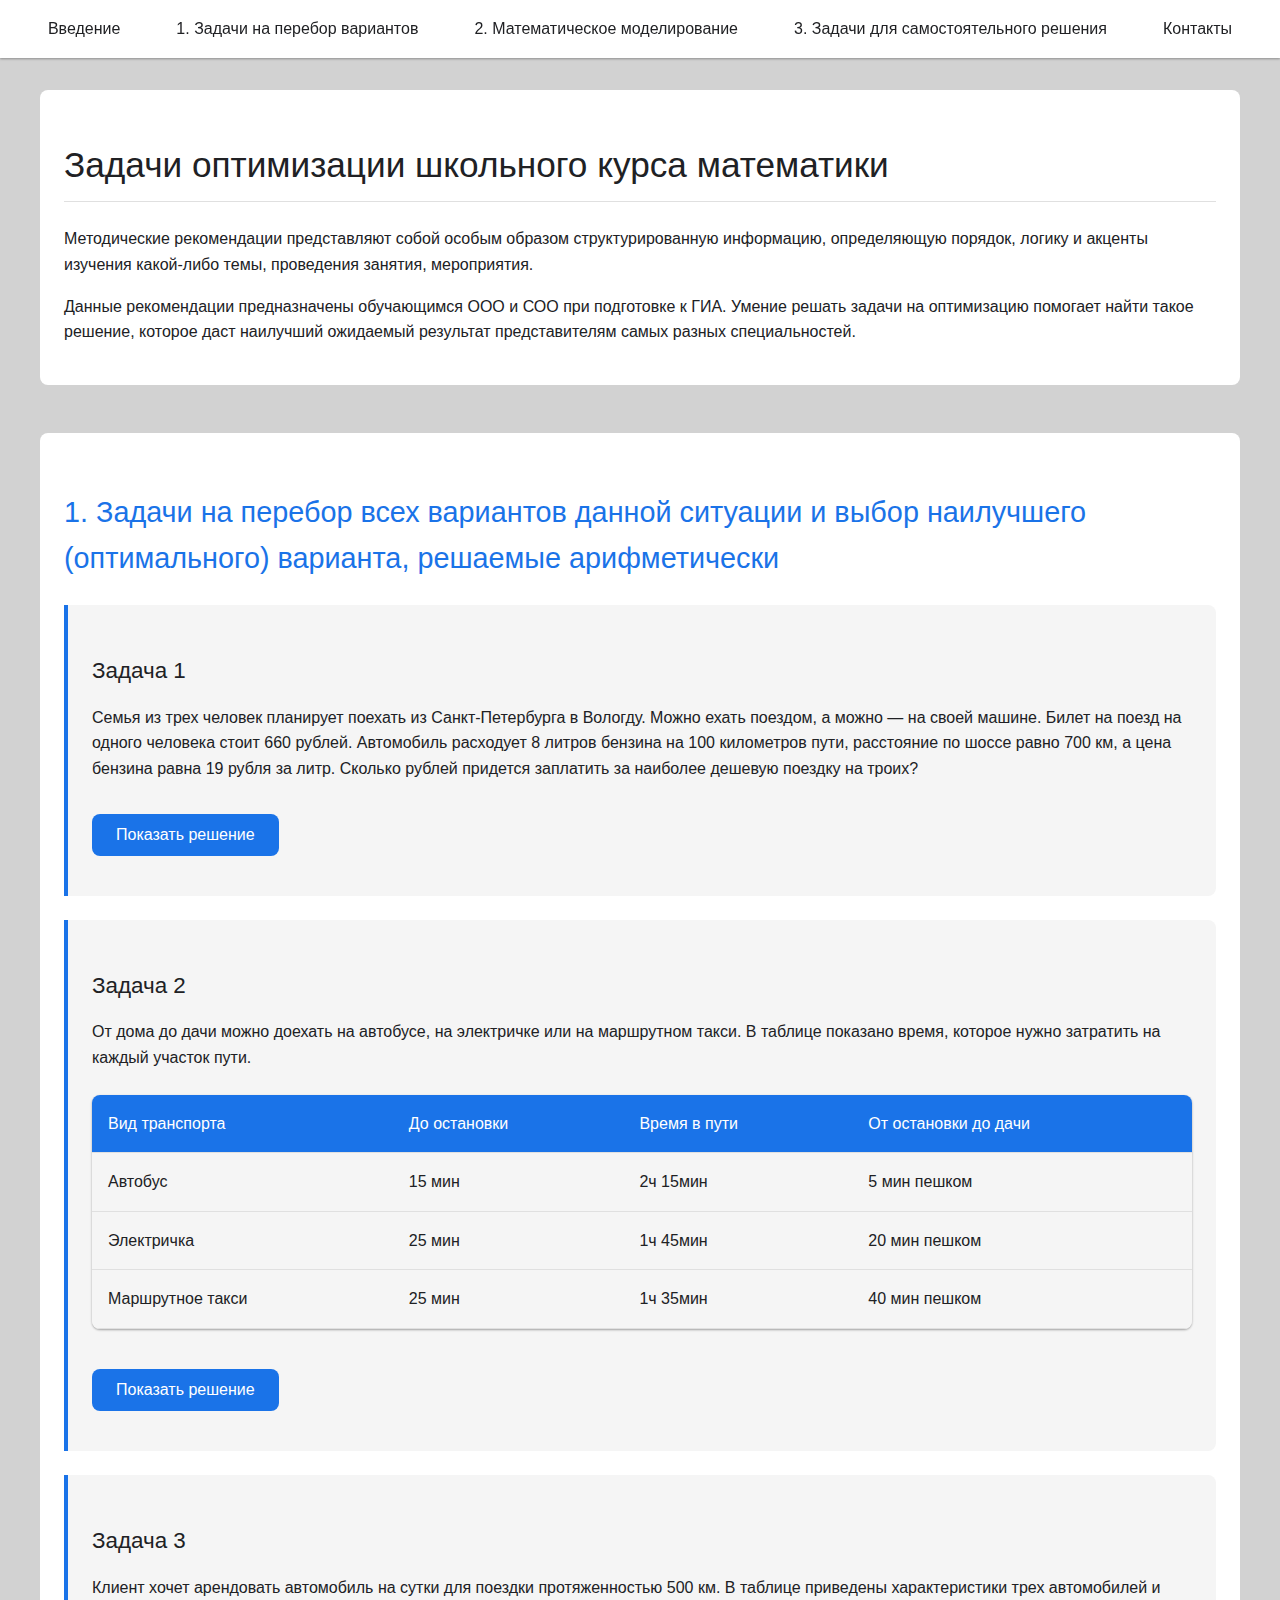
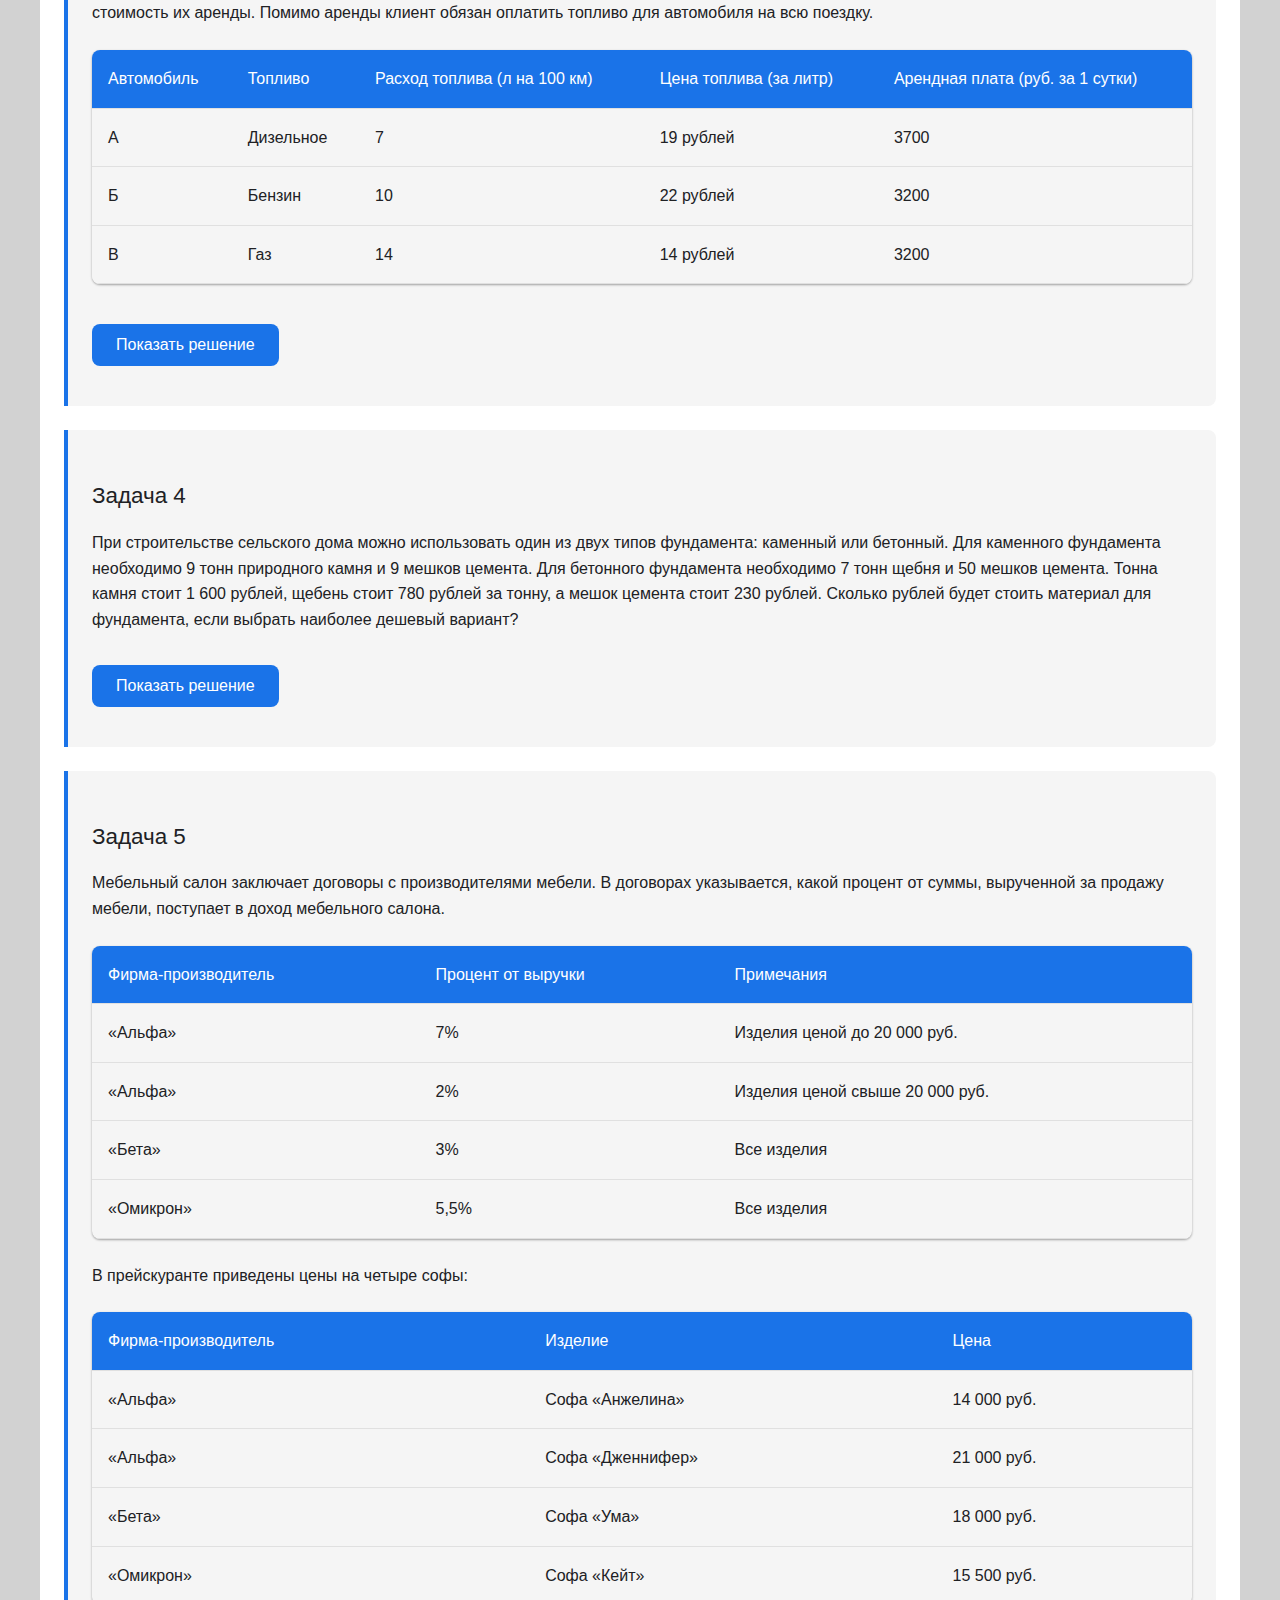
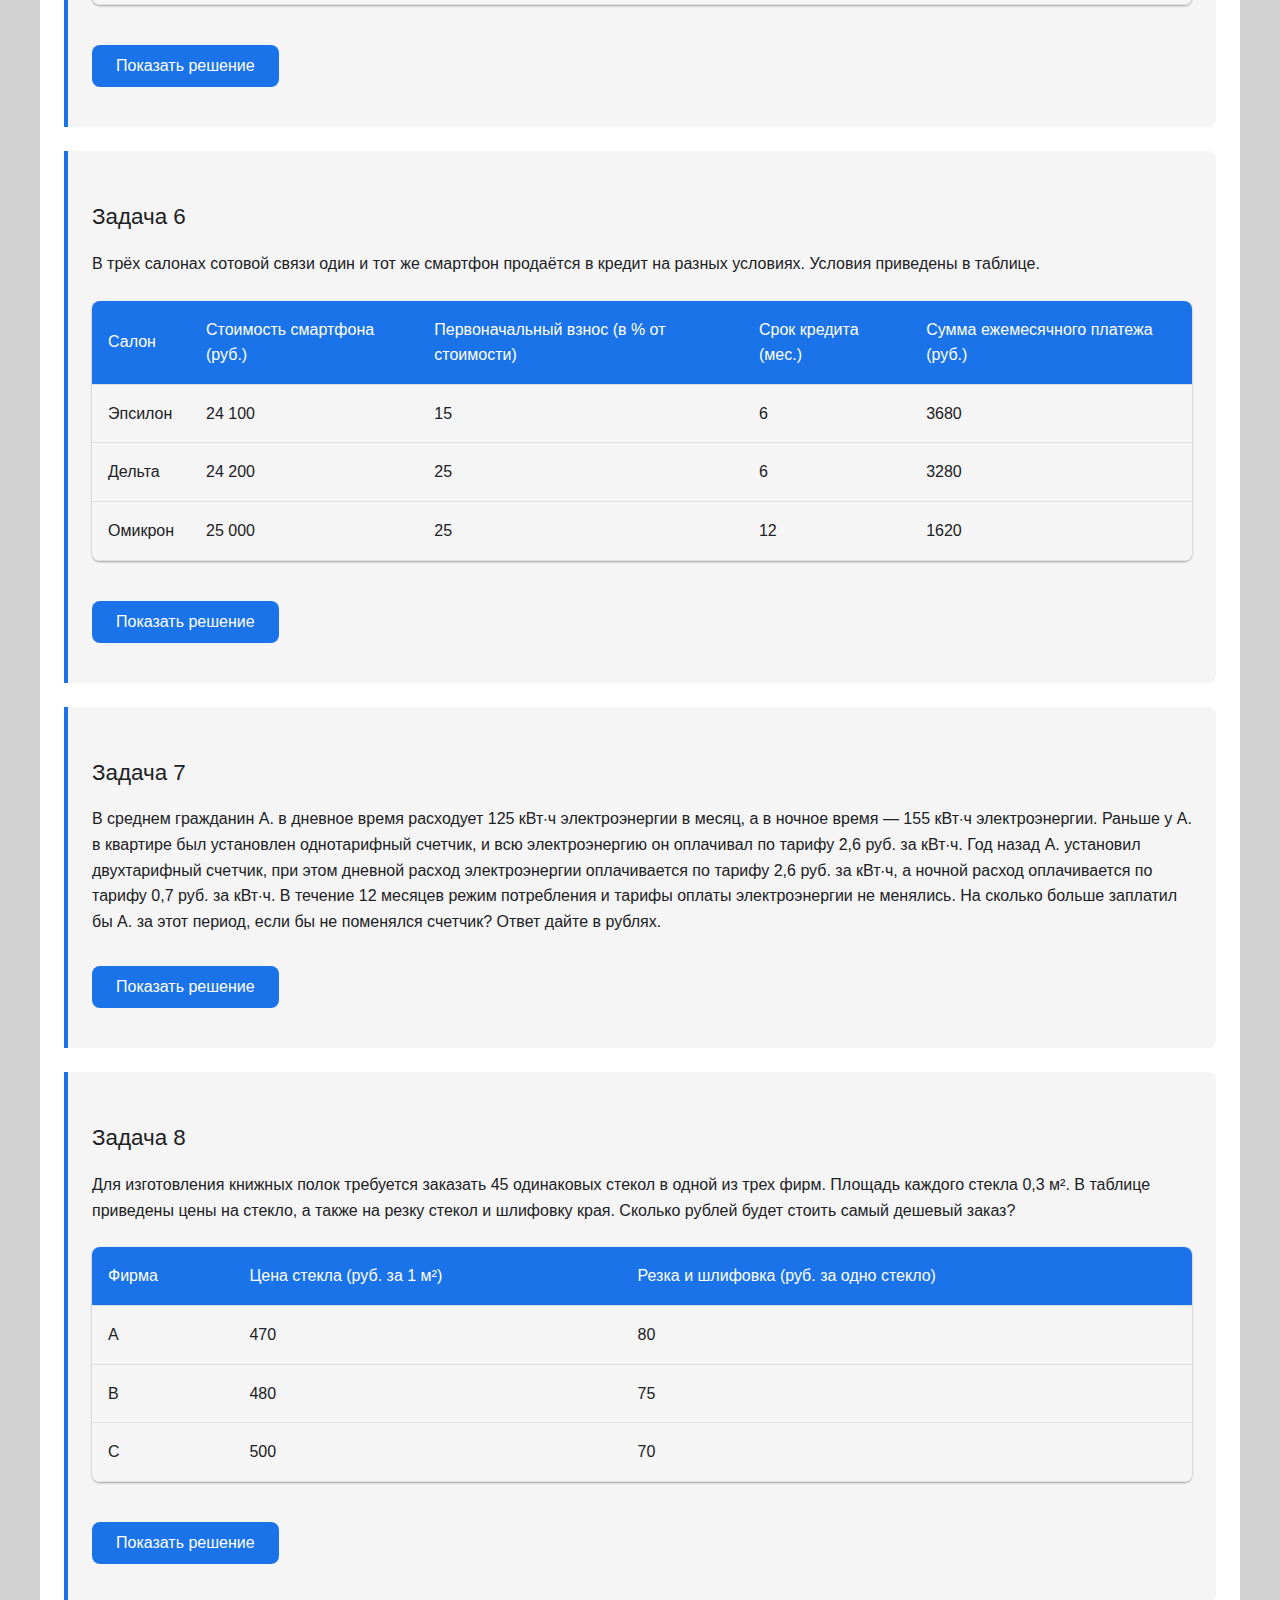
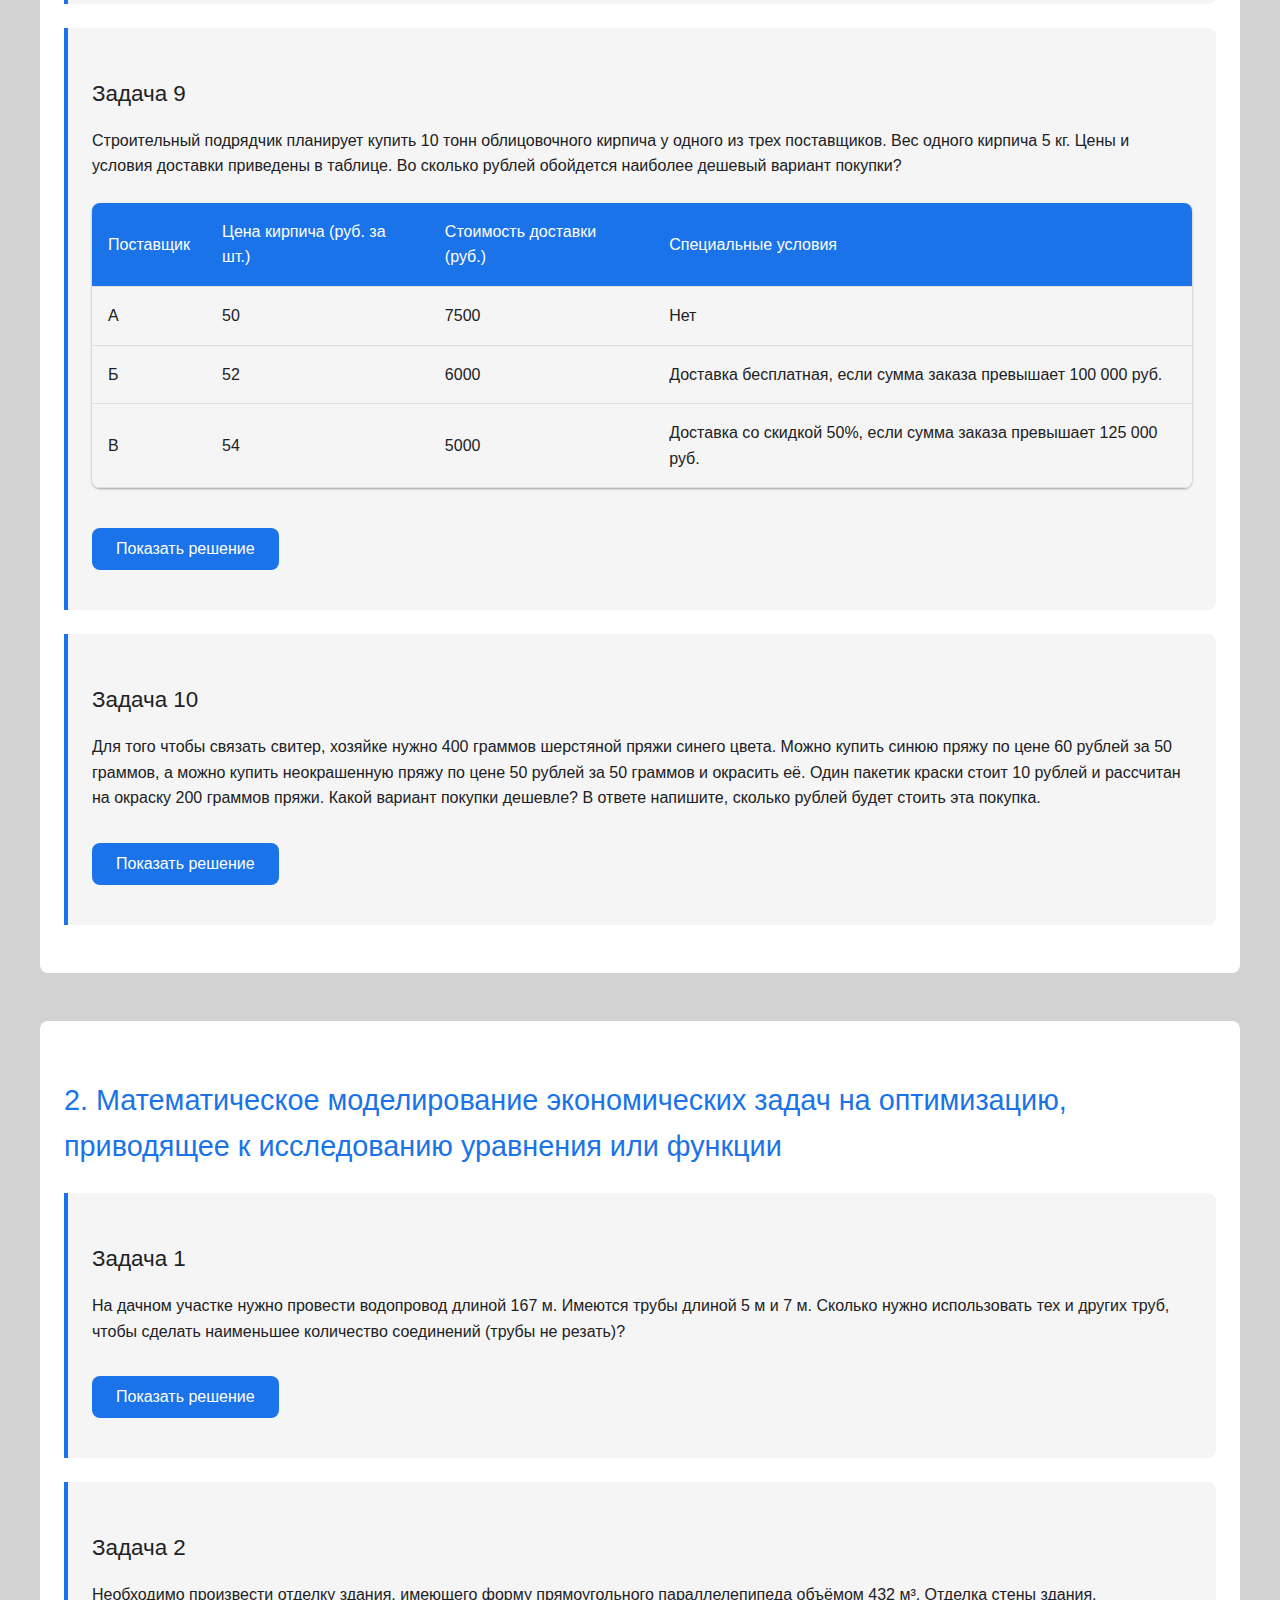
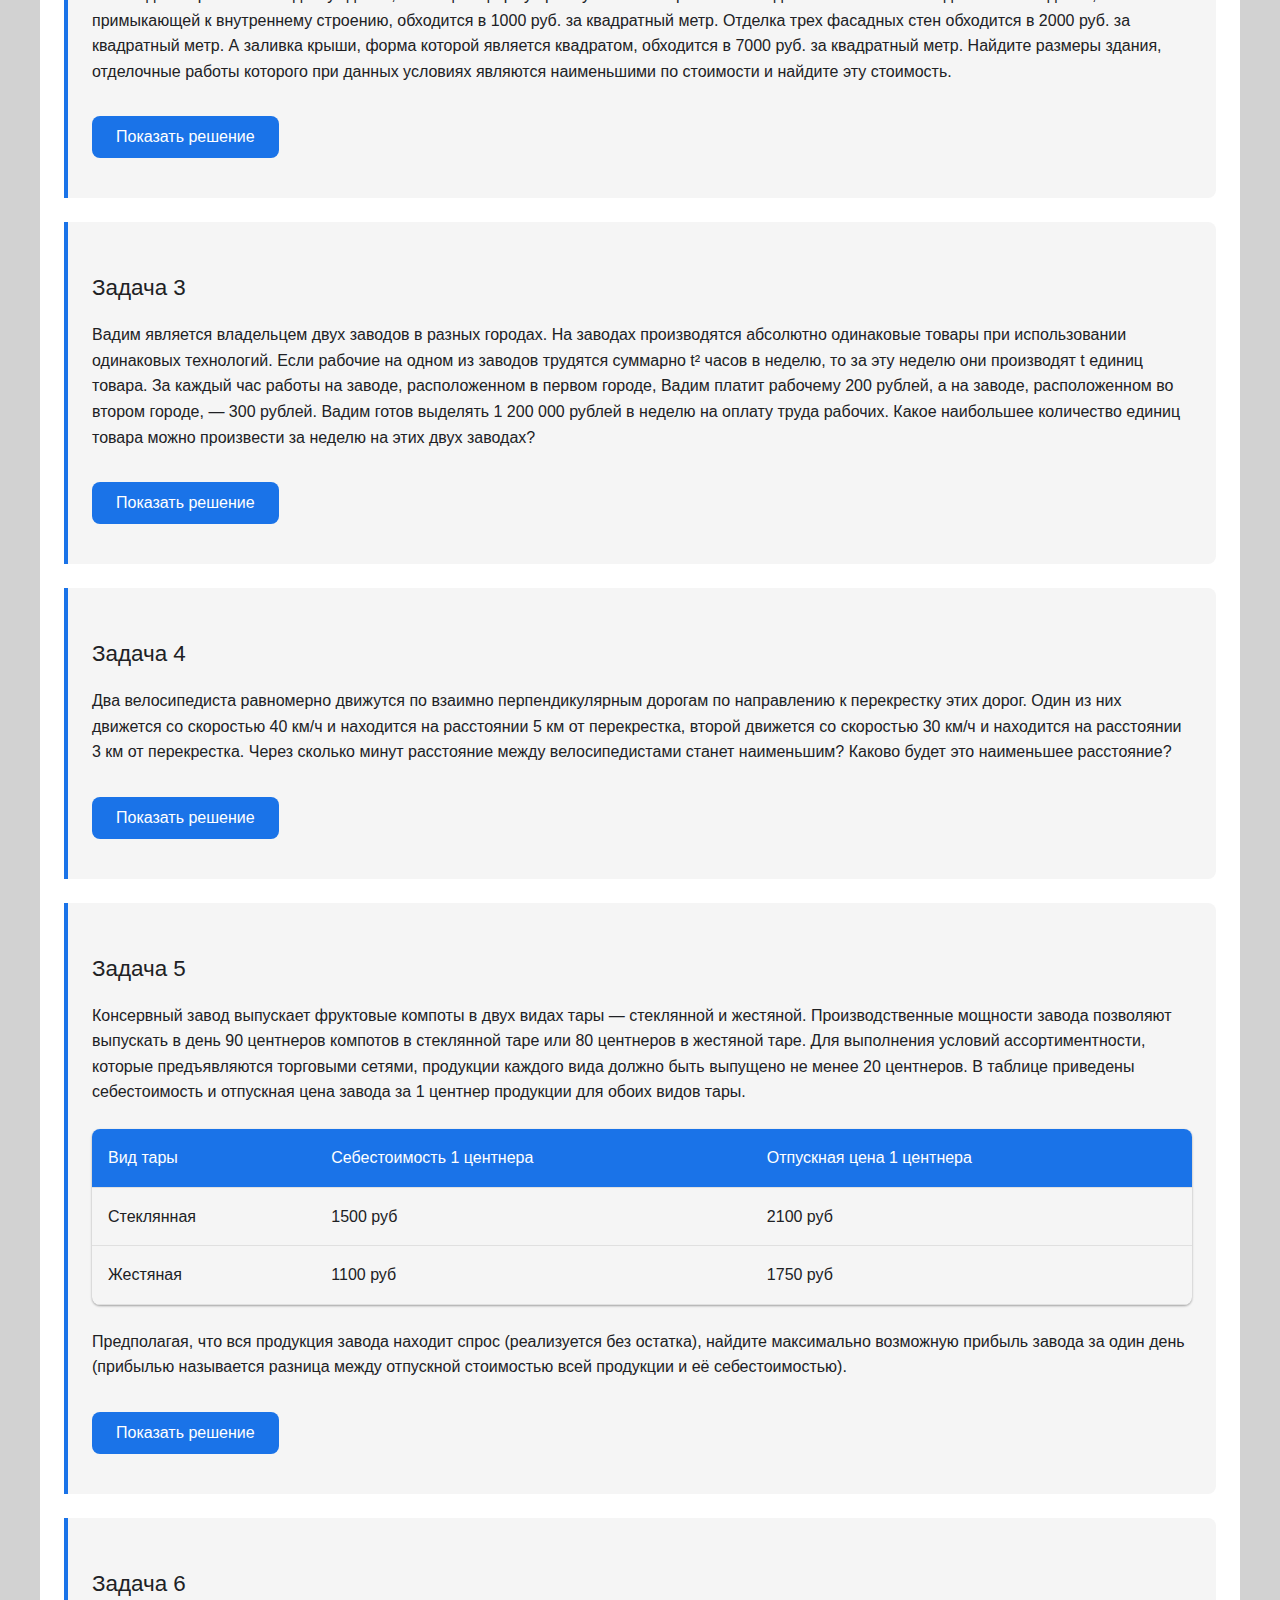
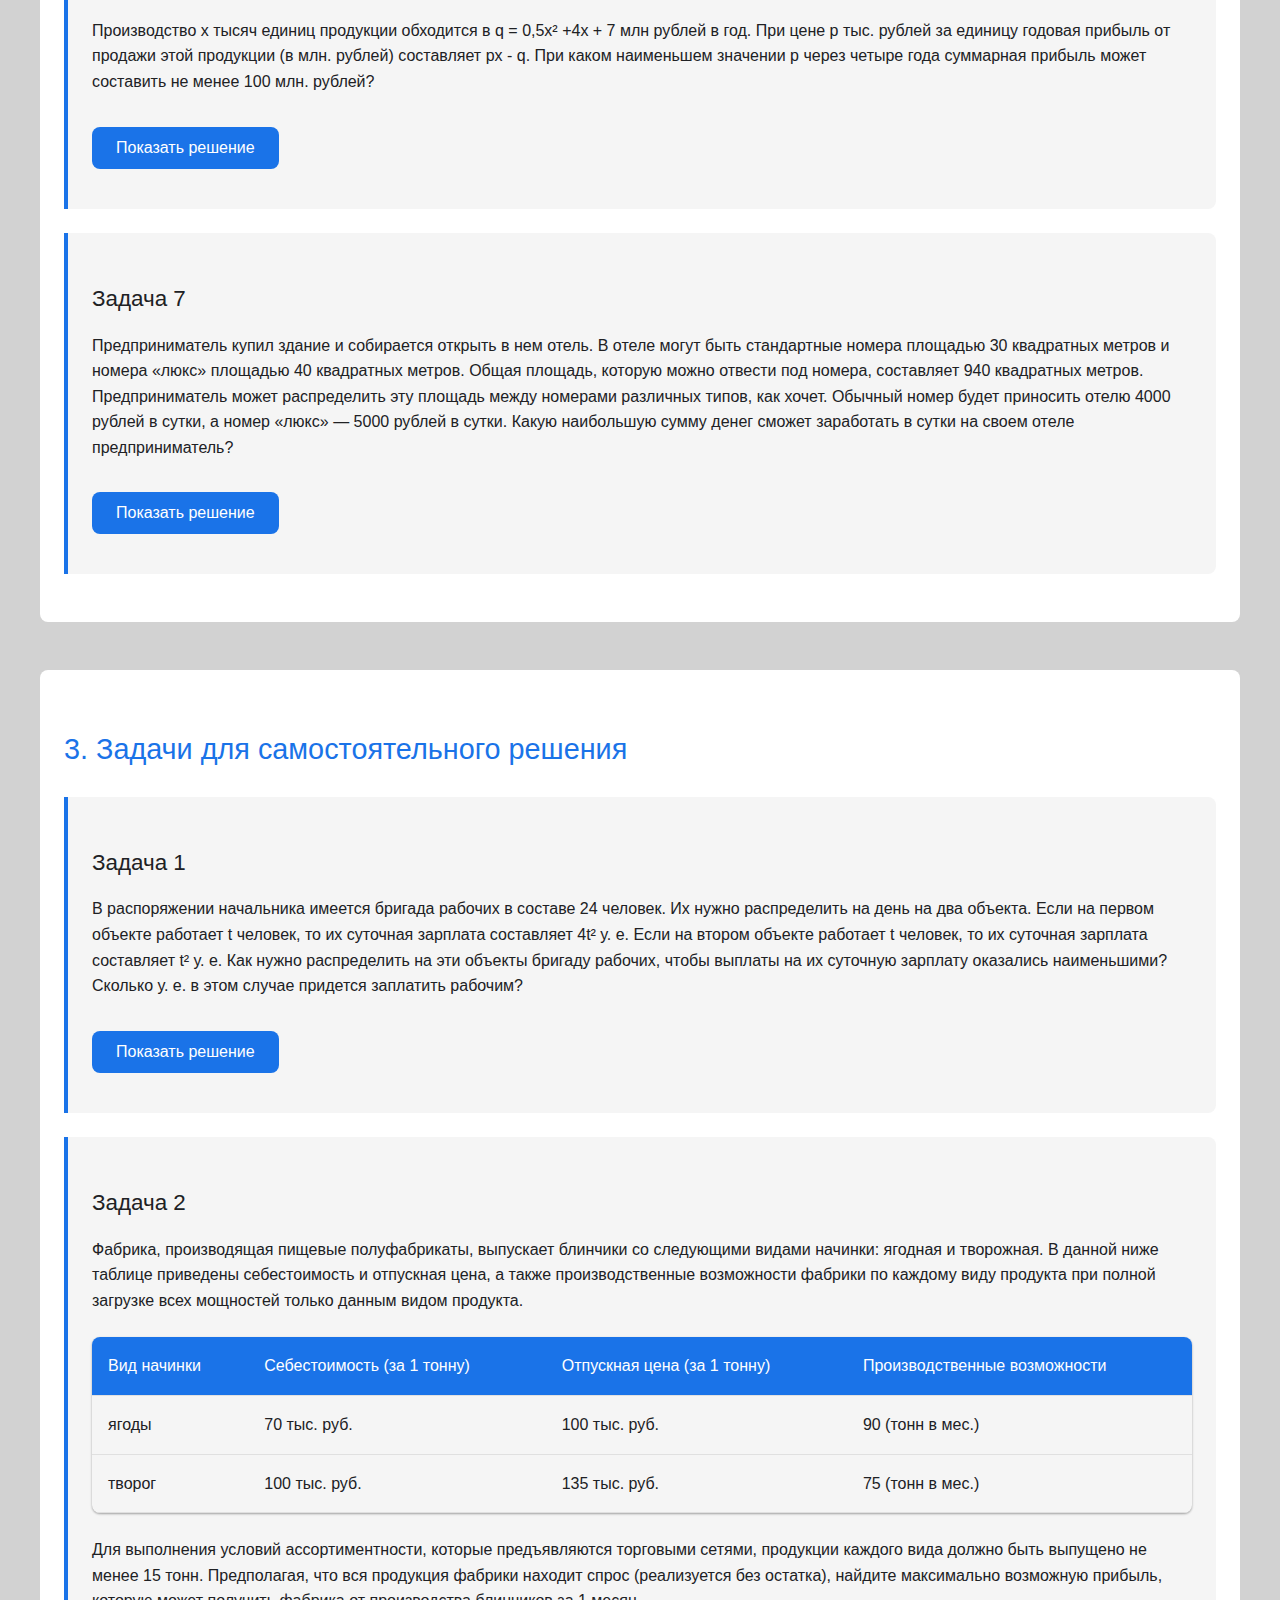
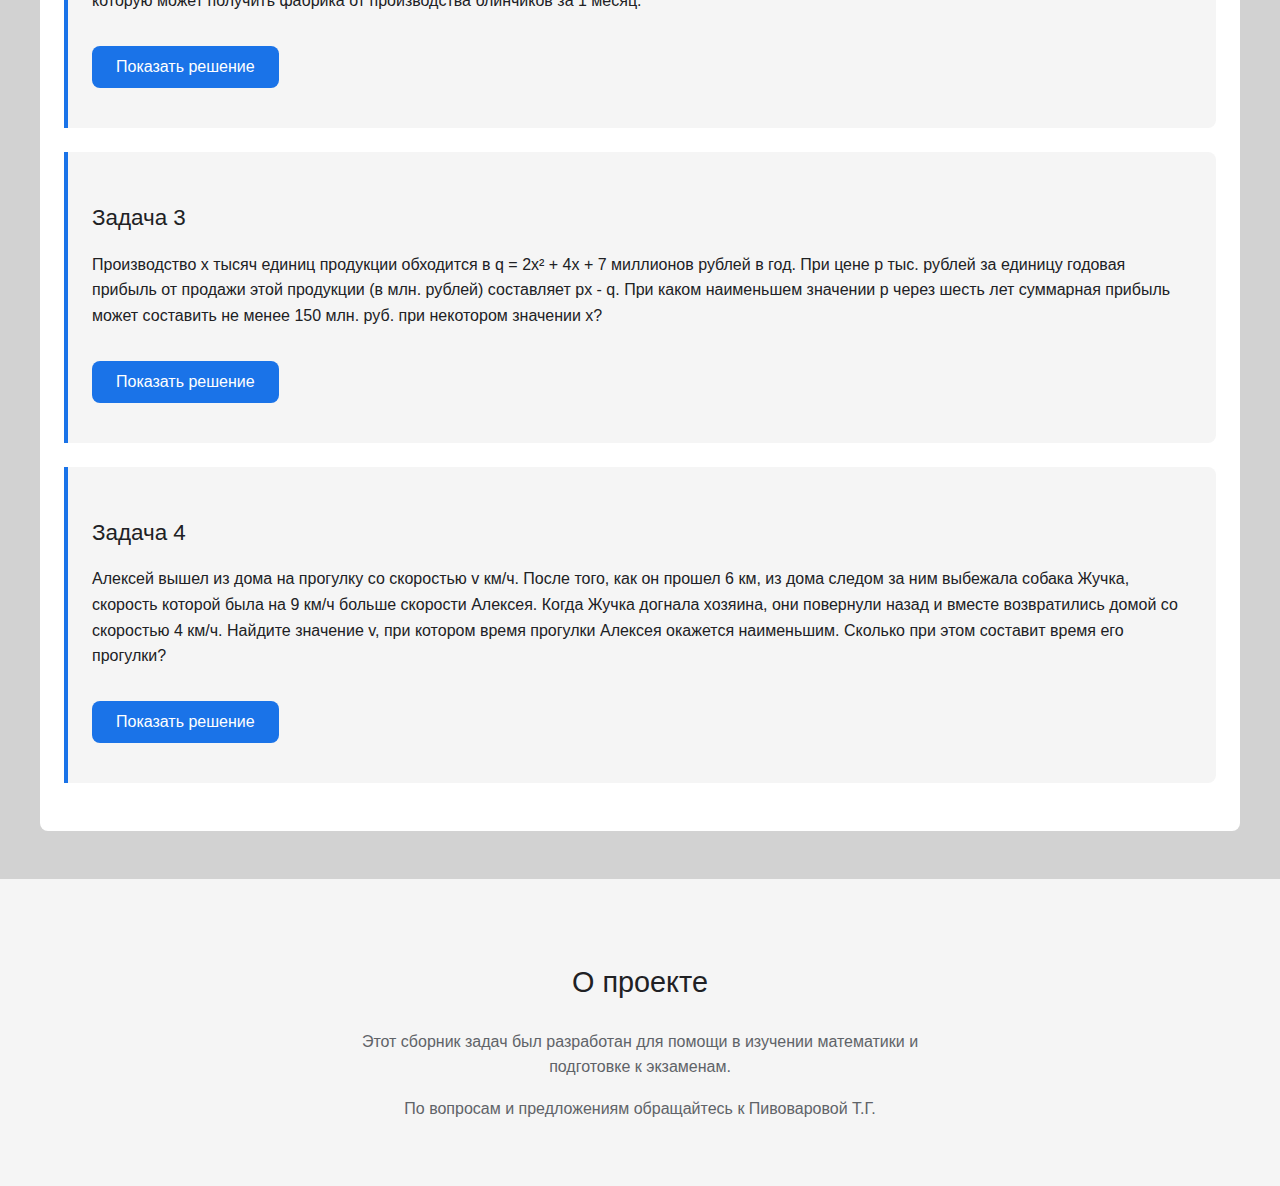
==== index.html @ 076de36f "Initial commit" ====
<!DOCTYPE html>
<html lang="ru">
<head>
    <meta charset="UTF-8">
    <meta name="viewport" content="width=device-width, initial-scale=1.0">
    <title>Сборник задач по оптимизации</title>
    <link rel="stylesheet" href="style/main.css">
</head>
<body>
    <header>
        <nav>
            <ul>
                <li><a href="#intro">Введение</a></li>
                <li><a href="#section1">1. Задачи на перебор вариантов</a></li>
                <li><a href="#section2">2. Математическое моделирование</a></li>
                <li><a href="#section3">3. Задачи для самостоятельного решения</a></li>
                <li><a href="#contacts">Контакты</a></li>
            </ul>
        </nav>
    </header>

    <main>
        <section id="intro">
            <h1>Задачи оптимизации школьного курса математики</h1>
            <p>Методические рекомендации представляют собой особым образом структурированную информацию, определяющую порядок, логику и акценты изучения какой-либо темы, проведения занятия, мероприятия.</p>
            <p>Данные рекомендации предназначены обучающимся ООО и СОО при подготовке к ГИА. Умение решать задачи на оптимизацию помогает найти такое решение, которое даст наилучший ожидаемый результат представителям самых разных специальностей.</p>
        </section>

        <section id="section1">
            <h2>1. Задачи на перебор всех вариантов данной ситуации и выбор наилучшего (оптимального) варианта, решаемые арифметически</h2>

            <!-- Задача 1 -->
            <article class="problem">
                <h3>Задача 1</h3>
                <p>Семья из трех человек планирует поехать из Санкт-Петербурга в Вологду. Можно ехать поездом, а можно — на своей машине. Билет на поезд на одного человека стоит 660 рублей. Автомобиль расходует 8 литров бензина на 100 километров пути, расстояние по шоссе равно 700 км, а цена бензина равна 19 рубля за литр. Сколько рублей придется заплатить за наиболее дешевую поездку на троих?</p>
                <button class="solution-btn">Показать решение</button>
                <div class="solution">
                    <h4>Решение:</h4>
                    <p>1. 660∙3=1980(р) — потратит семья из трех человек на поезде</p>
                    <p>2. 8∙7∙19=1064(р) — потратит семья, если поедет на машине — наименьшее</p>
                    <p><strong>Ответ: 1064 рубля.</strong></p>
                </div>
            </article>

            <!-- Задача 2 -->
            <article class="problem">
                <h3>Задача 2</h3>
                <p>От дома до дачи можно доехать на автобусе, на электричке или на маршрутном такси. В таблице показано время, которое нужно затратить на каждый участок пути.</p>
                <table>
                    <tr>
                        <th>Вид транспорта</th>
                        <th>До остановки</th>
                        <th>Время в пути</th>
                        <th>От остановки до дачи</th>
                    </tr>
                    <tr>
                        <td>Автобус</td>
                        <td>15 мин</td>
                        <td>2ч 15мин</td>
                        <td>5 мин пешком</td>
                    </tr>
                    <tr>
                        <td>Электричка</td>
                        <td>25 мин</td>
                        <td>1ч 45мин</td>
                        <td>20 мин пешком</td>
                    </tr>
                    <tr>
                        <td>Маршрутное такси</td>
                        <td>25 мин</td>
                        <td>1ч 35мин</td>
                        <td>40 мин пешком</td>
                    </tr>
                </table>
                <button class="solution-btn">Показать решение</button>
                <div class="solution">
                    <h4>Решение:</h4>
                    <p>1. 15мин+2ч 15мин+5мин=2ч 35мин — можно доехать от дома до дачи на автобусе</p>
                    <p>2. 25мин+1ч 45мин+20мин=2ч 30мин — можно доехать от дома до дачи на электричке — наименьшее. 2ч 30мин = 2,5часа</p>
                    <p>3. 25мин+1ч 35мин+40мин=2ч 40мин — можно доехать от дома до дачи на маршрутном такси.</p>
                    <p><strong>Ответ: 2,5часа</strong></p>
                </div>
            </article>

            <!-- Задача 3 -->
            <article class="problem">
                <h3>Задача 3</h3>
                <p>Клиент хочет арендовать автомобиль на сутки для поездки протяженностью 500 км. В таблице приведены характеристики трех автомобилей и стоимость их аренды. Помимо аренды клиент обязан оплатить топливо для автомобиля на всю поездку.</p>
                <table>
                    <tr>
                        <th>Автомобиль</th>
                        <th>Топливо</th>
                        <th>Расход топлива (л на 100 км)</th>
                        <th>Цена топлива (за литр)</th>
                        <th>Арендная плата (руб. за 1 сутки)</th>
                    </tr>
                    <tr>
                        <td>А</td>
                        <td>Дизельное</td>
                        <td>7</td>
                        <td>19 рублей</td>
                        <td>3700</td>
                    </tr>
                    <tr>
                        <td>Б</td>
                        <td>Бензин</td>
                        <td>10</td>
                        <td>22 рублей</td>
                        <td>3200</td>
                    </tr>
                    <tr>
                        <td>В</td>
                        <td>Газ</td>
                        <td>14</td>
                        <td>14 рублей</td>
                        <td>3200</td>
                    </tr>
                </table>
                <button class="solution-btn">Показать решение</button>
                <div class="solution">
                    <h4>Решение:</h4>
                    <p>1. 7∙5∙19+3700=4365(р) — заплатит клиент за автомобиль А</p>
                    <p>2. 10∙5∙22+3200=4300(р) — заплатит клиент за автомобиль Б</p>
                    <p>3. 14∙5∙14+3200=4180(р) — заплатит клиент за автомобиль В. — наименьшая</p>
                    <p><strong>Ответ: 4180 рублей.</strong></p>
                </div>
            </article>
            
            <!-- Остальные задачи раздела 3.1 -->
            <!-- Задача 4 -->
            <article class="problem">
                <h3>Задача 4</h3>
                <p>При строительстве сельского дома можно использовать один из двух типов фундамента: каменный или бетонный. Для каменного фундамента необходимо 9 тонн природного камня и 9 мешков цемента. Для бетонного фундамента необходимо 7 тонн щебня и 50 мешков цемента. Тонна камня стоит 1 600 рублей, щебень стоит 780 рублей за тонну, а мешок цемента стоит 230 рублей. Сколько рублей будет стоить материал для фундамента, если выбрать наиболее дешевый вариант?</p>
                <button class="solution-btn">Показать решение</button>
                <div class="solution">
                    <h4>Решение:</h4>
                    <p>Рассмотрим два варианта:</p>
                    <p>1.	Стоимость каменного фундамента складывается из стоимости камня 9 · 1600 = 14 400 руб., а также стоимости цемента 9 · 230 = 2070 руб. и составляет 2070 + 14 400 = 16 470 руб. – наименьшая </p>
                    <p>2.	Стоимость бетонного фундамента складывается из стоимости цемента 50 · 230 = 11 500 руб., а также стоимости щебня 7 · 780 = 5460 руб. и составляет 5460 + 11 500 = 16 960 руб.</p>
                    <p><strong>Ответ: 16 470 рублей.</strong></p>
                </div>
            </article>

            <!-- Задача 5 -->
            <article class="problem">
                <h3>Задача 5</h3>
                <p>Мебельный салон заключает договоры с производителями мебели. В договорах указывается, какой процент от суммы, вырученной за продажу мебели, поступает в доход мебельного салона.</p>
                <table>
                    <tr>
                        <th>Фирма-производитель</th>
                        <th>Процент от выручки</th>
                        <th>Примечания</th>
                    </tr>
                    <tr>
                        <td>«Альфа»</td>
                        <td>7%</td>
                        <td>Изделия ценой до 20 000 руб.</td>
                    </tr>
                    <tr>
                        <td>«Альфа»</td>
                        <td>2%</td>
                        <td>Изделия ценой свыше 20 000 руб.</td>
                    </tr>
                    <tr>
                        <td>«Бета»</td>
                        <td>3%</td>
                        <td>Все изделия</td>
                    </tr>
                    <tr>
                        <td>«Омикрон»</td>
                        <td>5,5%</td>
                        <td>Все изделия</td>
                    </tr>
                </table>
                <p>В прейскуранте приведены цены на четыре софы:</p>
                <table>
                    <tr>
                        <th>Фирма-производитель</th>
                        <th>Изделие</th>
                        <th>Цена</th>
                    </tr>
                    <tr>
                        <td>«Альфа»</td>
                        <td>Софа «Анжелина»</td>
                        <td>14 000 руб.</td>
                    </tr>
                    <tr>
                        <td>«Альфа»</td>
                        <td>Софа «Дженнифер»</td>
                        <td>21 000 руб.</td>
                    </tr>
                    <tr>
                        <td>«Бета»</td>
                        <td>Софа «Ума»</td>
                        <td>18 000 руб.</td>
                    </tr>
                    <tr>
                        <td>«Омикрон»</td>
                        <td>Софа «Кейт»</td>
                        <td>15 500 руб.</td>
                    </tr>
                </table>
                <button class="solution-btn">Показать решение</button>
                <div class="solution">
                    <h4>Решение:</h4>
                    <p>Рассмотрим все варианты:</p>
                    <p>1.	При продаже софы «Анжелина» по цене 14 000 руб. Доход салона составит 14 000 0,07 = 980 руб. – наибольшая <br>2.	При продаже софы «Дженнифер» по цене 21 000 руб. Доход салона составит 21 000 0,02 = 420 руб.<br>3.	При продаже софы «Ума» по цене 18 000 руб. Доход салона составит 18 000 0,03 = 540 руб.<br>4.	При продаже софы «Кейт» по цене 15 500 руб. Доход салона составит 15 500 0,055 = 852,5 руб.<br><br>Поэтому для салона наиболее выгодна продажа софы «Анжелина» фирмы «Альфа», доход от которой составит 980 рублей
                        </p>

                    <p><strong>Ответ: 980 рублей.</strong></p>
                </div>
            </article>

            <!-- Продолжаем добавлять остальные задачи из раздела 3.1 -->
            <!-- Задача 6 -->
            <article class="problem">
                <h3>Задача 6</h3>
                <p>В трёх салонах сотовой связи один и тот же смартфон продаётся в кредит на разных условиях. Условия приведены в таблице.</p>
                <table>
                    <tr>
                        <th>Салон</th>
                        <th>Стоимость смартфона (руб.)</th>
                        <th>Первоначальный взнос (в % от стоимости)</th>
                        <th>Срок кредита (мес.)</th>
                        <th>Сумма ежемесячного платежа (руб.)</th>
                    </tr>
                    <tr>
                        <td>Эпсилон</td>
                        <td>24 100</td>
                        <td>15</td>
                        <td>6</td>
                        <td>3680</td>
                    </tr>
                    <tr>
                        <td>Дельта</td>
                        <td>24 200</td>
                        <td>25</td>
                        <td>6</td>
                        <td>3280</td>
                    </tr>
                    <tr>
                        <td>Омикрон</td>
                        <td>25 000</td>
                        <td>25</td>
                        <td>12</td>
                        <td>1620</td>
                    </tr>
                </table>
                <button class="solution-btn">Показать решение</button>
                <div class="solution">
                    <h4>Решение:</h4>
                    <p>Рассчитаем стоимость покупки с доставкой в трёх салонах связи:</p>
                    <p>1. Эпсилон: 24 100 × 0,15 + 3680 × 6 = 25 695 рублей.</p>
                    <p>2. Дельта: 24 200 × 0,25 + 3280 × 6 = 25 730 рублей.</p>
                    <p>3. Омикрон: 25 000 × 0,25 + 1620 × 12 = 25 690 рублей. — наименьшая</p>
                    <p><strong>Ответ: 25 690 рублей.</strong></p>
                </div>
            </article>

            <!-- Задача 7 -->
            <article class="problem">
                <h3>Задача 7</h3>
                <p>В среднем гражданин А. в дневное время расходует 125 кВт∙ч электроэнергии в месяц, а в ночное время — 155 кВт∙ч электроэнергии. Раньше у А. в квартире был установлен однотарифный счетчик, и всю электроэнергию он оплачивал по тарифу 2,6 руб. за кВт∙ч. Год назад А. установил двухтарифный счeтчик, при этом дневной расход электроэнергии оплачивается по тарифу 2,6 руб. за кВт∙ч, а ночной расход оплачивается по тарифу 0,7 руб. за кВт∙ч. В течение 12 месяцев режим потребления и тарифы оплаты электроэнергии не менялись. На сколько больше заплатил бы А. за этот период, если бы не поменялся счетчик? Ответ дайте в рублях.</p>
                <button class="solution-btn">Показать решение</button>
                <div class="solution">
                    <h4>Решение:</h4>
                    <p>1.	При использовании одно тарифного счётчика, гражданин А. платил в месяц(125 кВт   ч + 155 кВт   ч)  2,6 руб. за 1 кВт   ч = 728 руб.Поэтому за 12 месяцев он платил 728 · 12 = 8736 руб.<br>2.	При использовании двухтарифного счётчика, гражданин А. платит в месяц125 кВт  ч  2,6 руб. + 155 кВт  ч  0,7 руб. = 433,5 руб.<br><br>Поэтому за 12 месяцев он заплатит 433,5 руб.   12 = 5202 руб.<br>Установка нового типа счётчика позволяет экономить 8736 руб. − 5202 руб. = 3534 руб. в год.
                        </p>
                    <p><strong>Ответ: 3534 рублей.</strong></p>
                </div>
            </article>

            <!-- Задача 8 -->
            <article class="problem">
                <h3>Задача 8</h3>
                <p>Для изготовления книжных полок требуется заказать 45 одинаковых стекол в одной из трех фирм. Площадь каждого стекла 0,3 м². В таблице приведены цены на стекло, а также на резку стекол и шлифовку края. Сколько рублей будет стоить самый дешевый заказ?</p>
                <table>
                    <tr>
                        <th>Фирма</th>
                        <th>Цена стекла (руб. за 1 м²)</th>
                        <th>Резка и шлифовка (руб. за одно стекло)</th>
                    </tr>
                    <tr>
                        <td>A</td>
                        <td>470</td>
                        <td>80</td>
                    </tr>
                    <tr>
                        <td>B</td>
                        <td>480</td>
                        <td>75</td>
                    </tr>
                    <tr>
                        <td>C</td>
                        <td>500</td>
                        <td>70</td>
                    </tr>
                </table>
                <button class="solution-btn">Показать решение</button>
                <div class="solution">
                    <h4>Решение:</h4>
                    <p>Общая площадь стекла: 45 × 0,3 = 13,5 м²</p>
                    <p>1. Фирма A: 470 × 13,5 + 80 × 45 = 6345 + 3600 = 9945 руб.</p>
                    <p>2. Фирма B: 480 × 13,5 + 75 × 45 = 6480 + 3375 = 9855 руб. — наименьшее</p>
                    <p>3. Фирма C: 500 × 13,5 + 70 × 45 = 6750 + 3150 = 9900 руб.</p>
                    <p><strong>Ответ: 9855 рублей.</strong></p>
                </div>
            </article>

            <!-- Задача 9 -->
            <article class="problem">
                <h3>Задача 9</h3>
                <p>Строительный подрядчик планирует купить 10 тонн облицовочного кирпича у одного из трех поставщиков. Вес одного кирпича 5 кг. Цены и условия доставки приведены в таблице. Во сколько рублей обойдется наиболее дешевый вариант покупки?</p>
                <table>
                    <tr>
                        <th>Поставщик</th>
                        <th>Цена кирпича (руб. за шт.)</th>
                        <th>Стоимость доставки (руб.)</th>
                        <th>Специальные условия</th>
                    </tr>
                    <tr>
                        <td>А</td>
                        <td>50</td>
                        <td>7500</td>
                        <td>Нет</td>
                    </tr>
                    <tr>
                        <td>Б</td>
                        <td>52</td>
                        <td>6000</td>
                        <td>Доставка бесплатная, если сумма заказа превышает 100 000 руб.</td>
                    </tr>
                    <tr>
                        <td>В</td>
                        <td>54</td>
                        <td>5000</td>
                        <td>Доставка со скидкой 50%, если сумма заказа превышает 125 000 руб.</td>
                    </tr>
                </table>
                <button class="solution-btn">Показать решение</button>
                <div class="solution">
                    <h4>Решение:</h4>
                    <p>Необходимо купить 10000 : 5 = 2000 кирпичей. </p>
                    <p>Рассмотрим все варианты.</p>
                    <p><br>1.	При покупке у поставщика A стоимость заказа складывается из стоимости кирпича 50 · 2000 = 100 000 руб. и стоимости доставки. Всего 100 000 + 7500 = 107 500 руб.<br>2.	При покупке у поставщика Б стоимость заказа складывается из стоимости кирпича 52 · 2000 = 104 000 руб. и доставка бесплатна. – наименьшее <br>3.	При покупке у поставщика В стоимость заказа складывается из стоимости кирпича 54 · 2000 = 108 000 руб. и стоимости доставки и равна 108 000 + 5000 = 113 000 руб. </p>
                    <p><strong>Ответ: 104 000 руб.</strong></p>
                </div>
            </article>

            <!-- Задача 10 -->
            <article class="problem">
                <h3>Задача 10</h3>
                <p>Для того чтобы связать свитер, хозяйке нужно 400 граммов шерстяной пряжи синего цвета. Можно купить синюю пряжу по цене 60 рублей за 50 граммов, а можно купить неокрашенную пряжу по цене 50 рублей за 50 граммов и окрасить её. Один пакетик краски стоит 10 рублей и рассчитан на окраску 200 граммов пряжи. Какой вариант покупки дешевле? В ответе напишите, сколько рублей будет стоить эта покупка.</p>
                <button class="solution-btn">Показать решение</button>
                <div class="solution">
                    <h4>Решение:</h4>
                    <img src="img/18.png" alt="">
                    <p><strong>Ответ: 420 рублей.</strong></p>
                </div>
            </article>
        </section>

        <section id="section2">
            <h2>2. Математическое моделирование экономических задач на оптимизацию, приводящее к исследованию уравнения или функции</h2>

            <!-- Задача 1 -->
            <article class="problem">
                <h3>Задача 1</h3>
                <p>На дачном участке нужно провести водопровод длиной 167 м. Имеются трубы длиной 5 м и 7 м. Сколько нужно использовать тех и других труб, чтобы сделать наименьшее количество соединений (трубы не резать)?</p>
                <button class="solution-btn">Показать решение</button>
                <div class="solution">
                    <h4>Решение:</h4>
                    <p><strong>Математическая модель:</strong></p>
                    <img src="img/6.png" alt="">
                    <img src="img/7.png" alt="">
                    <p>Составим таблицу:</p>
                    <table>
                        <tr>
                            <th>2х-2</th>
                            <th>x</th>
                            <th>Проверка на ограничение</th>
                            <th><img src="img/8.png" alt=""></th>
                            <th>Проверка на ограничение</th>
                            <th>A = x + y</th>
                            <th>А → min</th>
                        </tr>
                        <tr>
                            <td>0</td>
                            <td>1</td>
                            <td>Подходит</td>
                            <td>32</td>
                            <td>Подходит</td>
                            <td>33</td>
                            <td>-</td>
                        </tr>
                        <tr>
                            <td>5</td>
                            <td>3.5</td>
                            <td>Не подходит</td>
                            <td>-</td>
                            <td>-</td>
                            <td>-</td>
                            <td>-</td>
                        </tr>
                        <tr>
                            <td>10</td>
                            <td>6</td>
                            <td>Подходит</td>
                            <td>25</td>
                            <td>Подходит</td>
                            <td>31</td>
                            <td>-</td>
                        </tr>
                        <tr>
                            <td>15</td>
                            <td>8.5</td>
                            <td>Не подходит</td>
                            <td>-</td>
                            <td>-</td>
                            <td>-</td>
                            <td>-</td>
                        </tr>
                        <tr>
                            <td>20</td>
                            <td>11</td>
                            <td>Подходит</td>
                            <td>18</td>
                            <td>Подходит</td>
                            <td>29</td>
                            <td>-</td>
                        </tr>
                        <tr>
                            <td>25</td>
                            <td>13.5</td>
                            <td>Не подходит</td>
                            <td>-</td>
                            <td>-</td>
                            <td>-</td>
                            <td>-</td>
                        </tr>
                        <tr>
                            <td>30</td>
                            <td>16</td>
                            <td>Подходит</td>
                            <td>11</td>
                            <td>Подходит</td>
                            <td>27</td>
                            <td>-</td>
                        </tr>
                        <tr>
                            <td>35</td>
                            <td>18.5</td>
                            <td>Не подходит</td>
                            <td>-</td>
                            <td>-</td>
                            <td>-</td>
                            <td>-</td>
                        </tr>
                        <tr>
                            <td>40</td>
                            <td>21</td>
                            <td>Подходит</td>
                            <td>4</td>
                            <td>Подходит</td>
                            <td>25</td>
                            <td>-</td>
                        </tr>
                        <tr>
                            <td>45</td>
                            <td>23.5</td>
                            <td>Не подходит</td>
                            <td>-</td>
                            <td>-</td>
                            <td>-</td>
                            <td>-</td>
                        </tr>
                        <tr>
                            <td>50</td>
                            <td>26</td>
                            <td>Подходит</td>
                            <td>33 - 26 - 10 = -3</td>
                            <td>не Є N</td>
                            <td>-</td>
                            <td>-</td>
                        </tr>
                    </table>
                    <p>Итак, получили пары решений уравнения:</p>
                    <p>(1; 32) – 33 ,(6; 25) – 31, (11; 18) – 29 , (16; 11) – 27 , (21; 4) – 25</p>
                    <p>Из этих решений наиболее выгодное последнее, </p>
                    <p>т.е. х = 21, у = 4. </p>
                    <p><strong>Ответ на вопрос задачи</strong></p>
                    <p>Т.о, надо взять 21 трубу длиной по 7 метров и 4 трубы длиной по 5 метров </p>
                    <p><strong>Ответ:</strong> 21 труба по 7 метров и 4 трубы по 5 метров.</p>
                </div>
            </article>

            <!-- Задача 2 -->
            <article class="problem">
                <h3>Задача 2</h3>
                <p>Необходимо произвести отделку здания, имеющего форму прямоугольного параллелепипеда объёмом 432 м³. Отделка стены здания, примыкающей к внутреннему строению, обходится в 1000 руб. за квадратный метр. Отделка трех фасадных стен обходится в 2000 руб. за квадратный метр. А заливка крыши, форма которой является квадратом, обходится в 7000 руб. за квадратный метр. Найдите размеры здания, отделочные работы которого при данных условиях являются наименьшими по стоимости и найдите эту стоимость.</p>
                <button class="solution-btn">Показать решение</button>
                <div class="solution">
                    <h4>Решение:</h4>
                    <p><strong>Математическая модель:</strong></p>
                    <img src="img/4.png" alt="Модель">
                    <img src="img/5.png" alt="Решение">
                    <p><strong>Ответ:</strong> 6 м, 6 м, 12 м; 756000 рублей.</p>
                </div>
            </article>

            <!-- Остальные задачи раздела 3.2 -->
            <!-- Задача 3 -->
            <article class="problem">
                <h3>Задача 3</h3>
                <p>Вадим является владельцем двух заводов в разных городах. На заводах производятся абсолютно одинаковые товары при использовании одинаковых технологий. Если рабочие на одном из заводов трудятся суммарно t² часов в неделю, то за эту неделю они производят t единиц товара. За каждый час работы на заводе, расположенном в первом городе, Вадим платит рабочему 200 рублей, а на заводе, расположенном во втором городе, — 300 рублей. Вадим готов выделять 1 200 000 рублей в неделю на оплату труда рабочих. Какое наибольшее количество единиц товара можно произвести за неделю на этих двух заводах?</p>
                <button class="solution-btn">Показать решение</button>
                <div class="solution">
                    <h4>Решение:</h4>
                    <p><strong>Математическая модель:</strong></p>
                    <img src="img/1.png" alt="Модель">
                    <img src="img/2.png" alt="Решение">
                    <img src="img/3.png" alt="Решение2">
                    <p><strong>Ответ на вопрос задачи</strong></p>
                    <p>Наибольшее количество единиц товара равно 100.</p>
                    <p><strong>Ответ:</strong> 100.</p>
                </div>
            </article>

            <!-- Задача 4 -->
            <article class="problem">
                <h3>Задача 4</h3>
                <p>Два велосипедиста равномерно движутся по взаимно перпендикулярным дорогам по направлению к перекрестку этих дорог. Один из них движется со скоростью 40 км/ч и находится на расстоянии 5 км от перекрестка, второй движется со скоростью 30 км/ч и находится на расстоянии 3 км от перекрестка. Через сколько минут расстояние между велосипедистами станет наименьшим? Каково будет это наименьшее расстояние?</p>
                <button class="solution-btn">Показать решение</button>
                <div class="solution">
                    <h4>Решение:</h4>
                    <p><strong>Исследование f(t)при помощи производной:</strong></p>
                    <img src="img/9.png" alt="">
                    <img src="img/10.png" alt="">
                    
                    <p><strong>Ответ:</strong> 6,96 мин; 0,6 км.</p>
                </div>
            </article>

            <!-- Задача 5 -->
            <article class="problem">
                <h3>Задача 5</h3>
                <p>Консервный завод выпускает фруктовые компоты в двух видах тары — стеклянной и жестяной. Производственные мощности завода позволяют выпускать в день 90 центнеров компотов в стеклянной таре или 80 центнеров в жестяной таре. Для выполнения условий ассортиментности, которые предъявляются торговыми сетями, продукции каждого вида должно быть выпущено не менее 20 центнеров. В таблице приведены себестоимость и отпускная цена завода за 1 центнер продукции для обоих видов тары.</p>
                <table>
                    <tr>
                        <th>Вид тары</th>
                        <th>Себестоимость 1 центнера</th>
                        <th>Отпускная цена 1 центнера</th>
                    </tr>
                    <tr>
                        <td>Стеклянная</td>
                        <td>1500 руб</td>
                        <td>2100 руб</td>
                    </tr>
                    <tr>
                        <td>Жестяная</td>
                        <td>1100 руб</td>
                        <td>1750 руб</td>
                    </tr>
                </table>
                <p>Предполагая, что вся продукция завода находит спрос (реализуется без остатка), найдите максимально возможную прибыль завода за один день (прибылью называется разница между отпускной стоимостью всей продукции и её себестоимостью).</p>
                <button class="solution-btn">Показать решение</button>
                <div class="solution">
                    <h4>Решение:</h4>
                    <img src="img/11.png" alt="">
                    <img src="img/12.png" alt="">
                    <img src="img/13.png" alt="">
                    <p><strong>Ответ:</strong> 83333 рубля.</p>
                </div>
            </article>

            <!-- Задача 6 -->
            <article class="problem">
                <h3>Задача 6</h3>
                <p>Производство x тысяч единиц продукции обходится в q = 0,5х² +4х + 7 млн рублей в год. При цене p тыс. рублей за единицу годовая прибыль от продажи этой продукции (в млн. рублей) составляет px - q. При каком наименьшем значении p через четыре года суммарная прибыль может составить не менее 100 млн. рублей?</p>
                <button class="solution-btn">Показать решение</button>
                <div class="solution">
                    <img src="img/14.png" alt="">
                    <p><strong>Ответ:</strong> 12.</p>
                </div>
            </article>

            <!-- Задача 7 -->
            <article class="problem">
                <h3>Задача 7</h3>
                <p>Предприниматель купил здание и собирается открыть в нем отель. В отеле могут быть стандартные номера площадью 30 квадратных метров и номера «люкс» площадью 40 квадратных метров. Общая площадь, которую можно отвести под номера, составляет 940 квадратных метров. Предприниматель может распределить эту площадь между номерами различных типов, как хочет. Обычный номер будет приносить отелю 4000 рублей в сутки, а номер «люкс» — 5000 рублей в сутки. Какую наибольшую сумму денег сможет заработать в сутки на своем отеле предприниматель?</p>
                <button class="solution-btn">Показать решение</button>
                <div class="solution">
                    <h4>Решение:</h4>
                    <p><strong>Математическая модель:</strong></p>
                    <img src="img/15.png" alt="">
                    <img src="img/17.png" alt="">
                    <img src="img/16.png" alt="">
                    <p><strong>Ответ:</strong> 125000 рублей.</p>
                </div>
            </article>
        </section>

        <section id="section3">
            <h2>3. Задачи для самостоятельного решения</h2>

            <!-- Задача 1 -->
            <article class="problem">
                <h3>Задача 1</h3>
                <p>В распоряжении начальника имеется бригада рабочих в составе 24 человек. Их нужно распределить на день на два объекта. Если на первом объекте работает t человек, то их суточная зарплата составляет 4t² у. е. Если на втором объекте работает t человек, то их суточная зарплата составляет t² у. е. Как нужно распределить на эти объекты бригаду рабочих, чтобы выплаты на их суточную зарплату оказались наименьшими? Сколько у. е. в этом случае придется заплатить рабочим?</p>
                <button class="solution-btn">Показать решение</button>
                <div class="solution">
                    <h4>Решение:</h4>
                    <p>Решение будет доступно после вашей попытки самостоятельного решения.</p>
                </div>
            </article>

            <!-- Задача 2 -->
            <article class="problem">
                <h3>Задача 2</h3>
                <p>Фабрика, производящая пищевые полуфабрикаты, выпускает блинчики со следующими видами начинки: ягодная и творожная. В данной ниже таблице приведены себестоимость и отпускная цена, а также производственные возможности фабрики по каждому виду продукта при полной загрузке всех мощностей только данным видом продукта.</p>
                <table>
                    <tr>
                        <th>Вид начинки</th>
                        <th>Себестоимость (за 1 тонну)</th>
                        <th>Отпускная цена (за 1 тонну)</th>
                        <th>Производственные возможности</th>
                    </tr>
                    <tr>
                        <td>ягоды</td>
                        <td>70 тыс. руб.</td>
                        <td>100 тыс. руб.</td>
                        <td>90 (тонн в мес.)</td>
                    </tr>
                    <tr>
                        <td>творог</td>
                        <td>100 тыс. руб.</td>
                        <td>135 тыс. руб.</td>
                        <td>75 (тонн в мес.)</td>
                    </tr>
                </table>
                <p>Для выполнения условий ассортиментности, которые предъявляются торговыми сетями, продукции каждого вида должно быть выпущено не менее 15 тонн. Предполагая, что вся продукция фабрики находит спрос (реализуется без остатка), найдите максимально возможную прибыль, которую может получить фабрика от производства блинчиков за 1 месяц.</p>
                <button class="solution-btn">Показать решение</button>
                <div class="solution">
                    <h4>Решение:</h4>
                    <p>Решение будет доступно после вашей попытки самостоятельного решения.</p>
                </div>
            </article>

            <!-- Задача 3 -->
            <article class="problem">
                <h3>Задача 3</h3>
                <p>Производство x тысяч единиц продукции обходится в q = 2x² + 4x + 7 миллионов рублей в год. При цене p тыс. рублей за единицу годовая прибыль от продажи этой продукции (в млн. рублей) составляет px - q. При каком наименьшем значении p через шесть лет суммарная прибыль может составить не менее 150 млн. руб. при некотором значении x?</p>
                <button class="solution-btn">Показать решение</button>
                <div class="solution">
                    <h4>Решение:</h4>
                    <p>Решение будет доступно после вашей попытки самостоятельного решения.</p>
                </div>
            </article>

            <!-- Задача 4 -->
            <article class="problem">
                <h3>Задача 4</h3>
                <p>Алексей вышел из дома на прогулку со скоростью v км/ч. После того, как он прошел 6 км, из дома следом за ним выбежала собака Жучка, скорость которой была на 9 км/ч больше скорости Алексея. Когда Жучка догнала хозяина, они повернули назад и вместе возвратились домой со скоростью 4 км/ч. Найдите значение v, при котором время прогулки Алексея окажется наименьшим. Сколько при этом составит время его прогулки?</p>
                <button class="solution-btn">Показать решение</button>
                <div class="solution">
                    <h4>Решение:</h4>
                    <p>Решение будет доступно после вашей попытки самостоятельного решения.</p>
                </div>
            </article>
        </section>
    </main>

    <footer id="contacts">
        <h2>О проекте</h2>
        <p>Этот сборник задач был разработан для помощи в изучении математики и подготовке к экзаменам.</p>
        <p>По вопросам и предложениям обращайтесь к Пивоваровой Т.Г.</p>
    </footer>

    <script>
        document.addEventListener('DOMContentLoaded', function() {
            const solutionButtons = document.querySelectorAll('.solution-btn');
            
            solutionButtons.forEach(button => {
                button.addEventListener('click', function() {
                    const solution = this.nextElementSibling;
                    if (solution.style.display === 'block') {
                        solution.style.display = 'none';
                        this.textContent = 'Показать решение';
                    } else {
                        solution.style.display = 'block';
                        this.textContent = 'Скрыть решение';
                    }
                });
            });
        });
    </script>
</body>
</html>
---- style/main.css ----
/* style/main.css */

/* Основные настройки */
:root {
    --primary-color: #1a73e8;
    --primary-hover: #0d62c9;
    --background-color: #ffffff;
    --text-color: #202124;
    --light-gray: #f5f5f5;
    --medium-gray: #e0e0e0;
    --dark-gray: #5f6368;
    --border-radius: 8px;
    --box-shadow: 0 1px 3px rgba(0, 0, 0, 0.12), 0 1px 2px rgba(0, 0, 0, 0.24);
    --transition: all 0.3s cubic-bezier(0.25, 0.8, 0.25, 1);
  }
  
  body {
    font-family: 'Google Sans', 'Roboto', Arial, sans-serif;
    line-height: 1.6;
    color: var(--text-color);
    background-color: var(--background-color);
    margin: 0;
    padding: 0;
    background-color: #d2d2d2;
  }
  
  /* Шапка сайта */
  header {
    background-color: var(--background-color);
    box-shadow: var(--box-shadow);
    position: sticky;
    top: 0;
    z-index: 100;
    padding: 1rem 0;
  }
  
  nav ul {
    display: flex;
    justify-content: center;
    list-style: none;
    padding: 0;
    margin: 0;
    gap: 1.5rem;
  }
  
  nav ul li a {
    color: var(--text-color);
    text-decoration: none;
    font-weight: 500;
    font-size: 1rem;
    padding: 0.5rem 1rem;
    border-radius: var(--border-radius);
    transition: var(--transition);
  }
  
  nav ul li a:hover {
    color: var(--primary-color);
    background-color: rgba(26, 115, 232, 0.08);
  }
  
  nav ul li a:active {
    background-color: rgba(26, 115, 232, 0.12);
  }
  
  /* Основное содержимое */
  main {
    max-width: 1200px;
    margin: 2rem auto;
    padding: 0 2rem;
  }
  
  section {
    margin-bottom: 3rem;
    padding: 1.5rem;
    background-color: var(--background-color);
    border-radius: var(--border-radius);
  }
  
  h1, h2, h3 {
    color: var(--text-color);
    font-weight: 500;
  }
  
  h1 {
    font-size: 2.2rem;
    margin-bottom: 1.5rem;
    border-bottom: 1px solid var(--medium-gray);
    padding-bottom: 0.5rem;
  }
  
  h2 {
    font-size: 1.8rem;
    margin: 2rem 0 1.5rem;
    color: var(--primary-color);
  }
  
  h3 {
    font-size: 1.4rem;
    margin: 1.5rem 0 1rem;
  }
  
  /* Блоки с задачами */
  .problem {
    background-color: var(--light-gray);
    border-left: 4px solid var(--primary-color);
    padding: 1.5rem;
    margin-bottom: 1.5rem;
    border-radius: 0 var(--border-radius) var(--border-radius) 0;
    transition: var(--transition);
  }
  
  .problem:hover {
    box-shadow: var(--box-shadow);
    transform: translateY(-2px);
  }
  
  /* Кнопки */
  .solution-btn {
    background-color: var(--primary-color);
    color: white;
    border: none;
    padding: 0.75rem 1.5rem;
    font-size: 1rem;
    font-weight: 500;
    border-radius: var(--border-radius);
    cursor: pointer;
    transition: var(--transition);
    margin: 1rem 0;
    display: inline-flex;
    align-items: center;
    gap: 0.5rem;
  }
  
  .solution-btn:hover {
    background-color: var(--primary-hover);
    box-shadow: 0 2px 5px rgba(0, 0, 0, 0.2);
  }
  
  .solution-btn:active {
    transform: translateY(1px);
  }
  
  /* Решения задач */
  .solution {
    display: none;
    padding: 1.5rem;
    background-color: white;
    border-radius: var(--border-radius);
    margin-top: 1rem;
    border: 1px solid var(--medium-gray);
    box-shadow: var(--box-shadow);
  }
  
  .solution h4 {
    margin-top: 0;
    color: var(--primary-color);
  }
  
  /* Таблицы */
  table {
    width: 100%;
    border-collapse: collapse;
    margin: 1.5rem 0;
    box-shadow: var(--box-shadow);
    border-radius: var(--border-radius);
    overflow: hidden;
  }
  
  th, td {
    padding: 1rem;
    text-align: left;
    border-bottom: 1px solid var(--medium-gray);
  }
  
  th {
    background-color: var(--primary-color);
    color: white;
    font-weight: 500;
  }
  
  tr:nth-child(even) {
    background-color: var(--light-gray);
  }
  
  tr:hover {
    background-color: rgba(26, 115, 232, 0.08);
  }
  
  /* Подвал сайта */
  footer {
    background-color: var(--light-gray);
    padding: 3rem 0;
    margin-top: 3rem;
    text-align: center;
  }
  
  footer h2 {
    color: var(--text-color);
    margin-bottom: 1.5rem;
  }
  
  footer p {
    color: var(--dark-gray);
    max-width: 600px;
    margin: 0 auto 1rem;
  }
  
  /* Адаптивность */
  @media (max-width: 768px) {
    nav ul {
      flex-direction: column;
      align-items: center;
      gap: 0.5rem;
    }
    
    main {
      padding: 0 1rem;
    }
    
    section {
      padding: 1rem;
    }
    
    th, td {
      padding: 0.75rem;
    }
  }
  
  /* Анимации */
  @keyframes fadeIn {
    from { opacity: 0; transform: translateY(10px); }
    to { opacity: 1; transform: translateY(0); }
  }
  
  .solution {
    animation: fadeIn 0.3s ease-out;
  }
  
  /* Дополнительные элементы */
  .code-block {
    background-color: #f6f8fa;
    border-radius: var(--border-radius);
    padding: 1rem;
    font-family: 'Roboto Mono', monospace;
    overflow-x: auto;
    margin: 1rem 0;
  }
  
  .highlight {
    background-color: rgba(255, 235, 59, 0.3);
    padding: 0.2rem 0.4rem;
    border-radius: 4px;
  }
  
  .math-formula {
    font-family: 'Roboto', sans-serif;
    background-color: rgba(66, 165, 245, 0.1);
    padding: 0.5rem;
    border-radius: 4px;
    display: inline-block;
    margin: 0.2rem 0;
  }
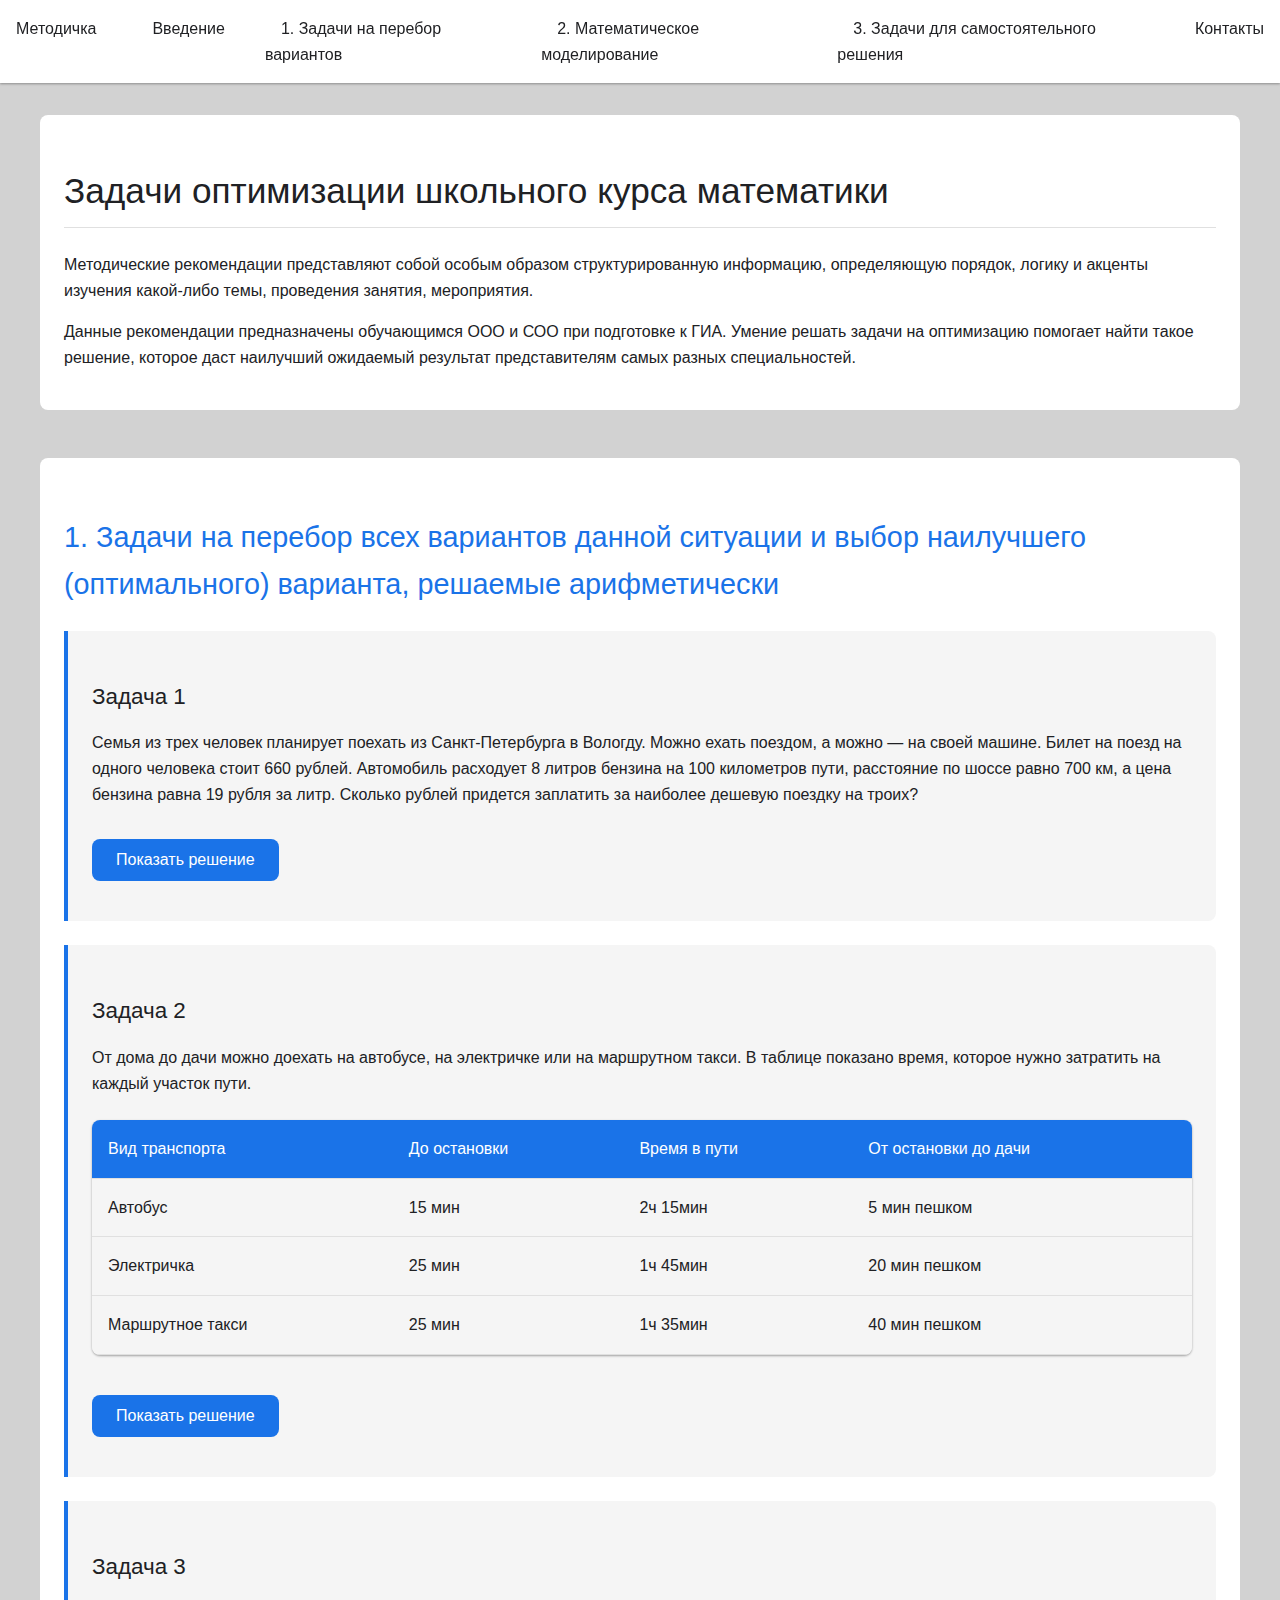
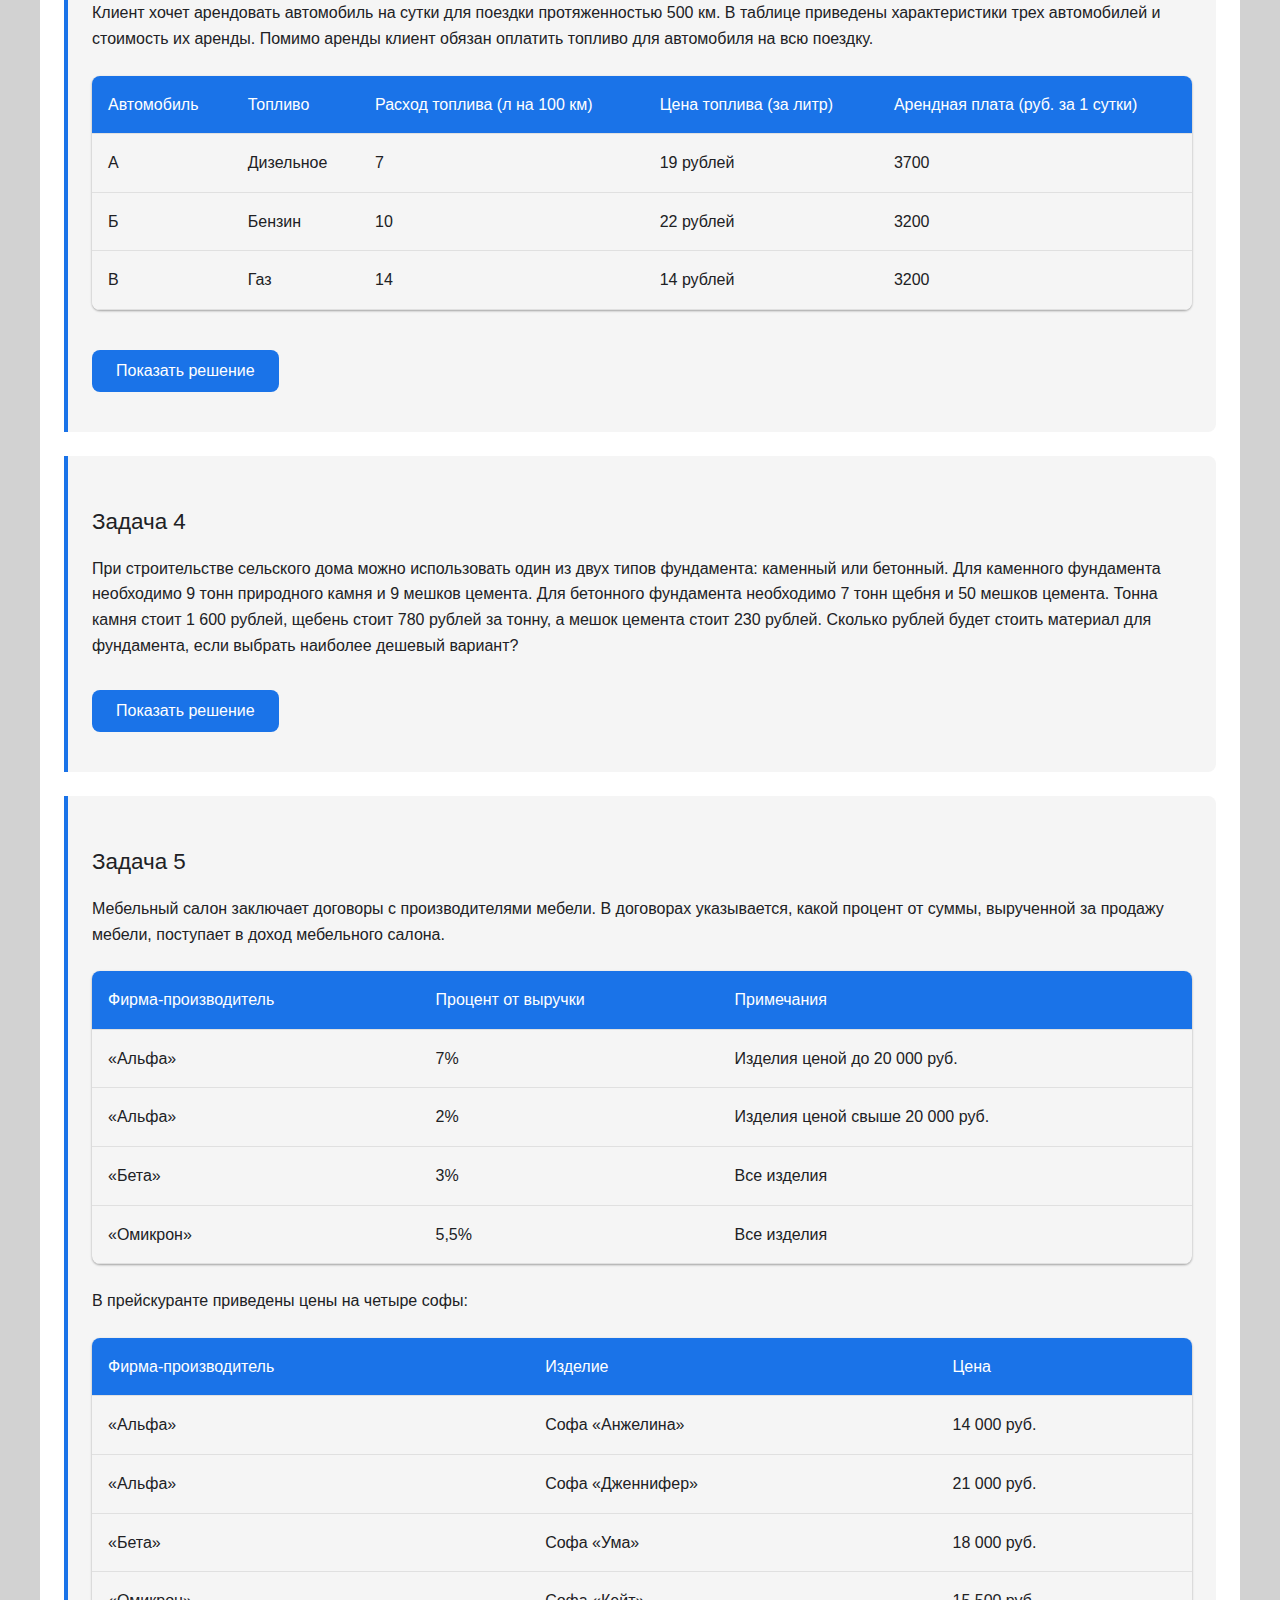
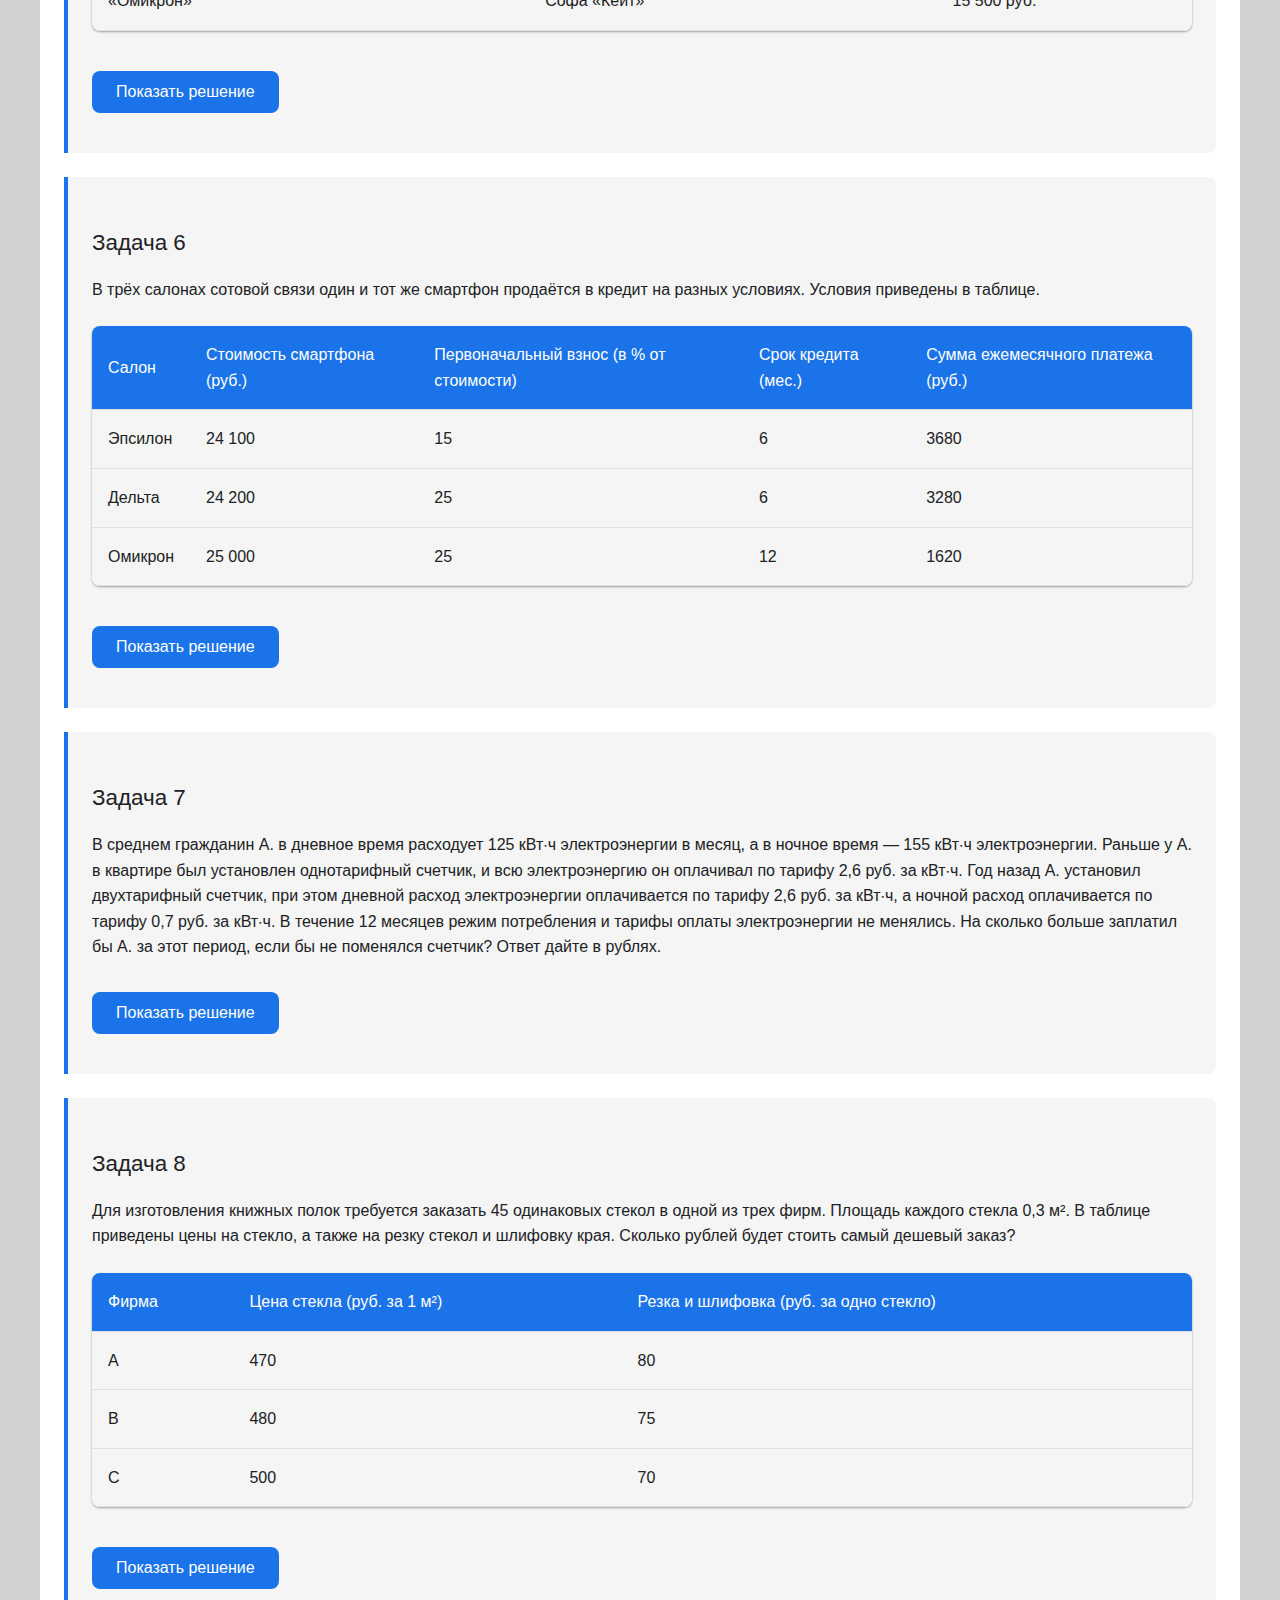
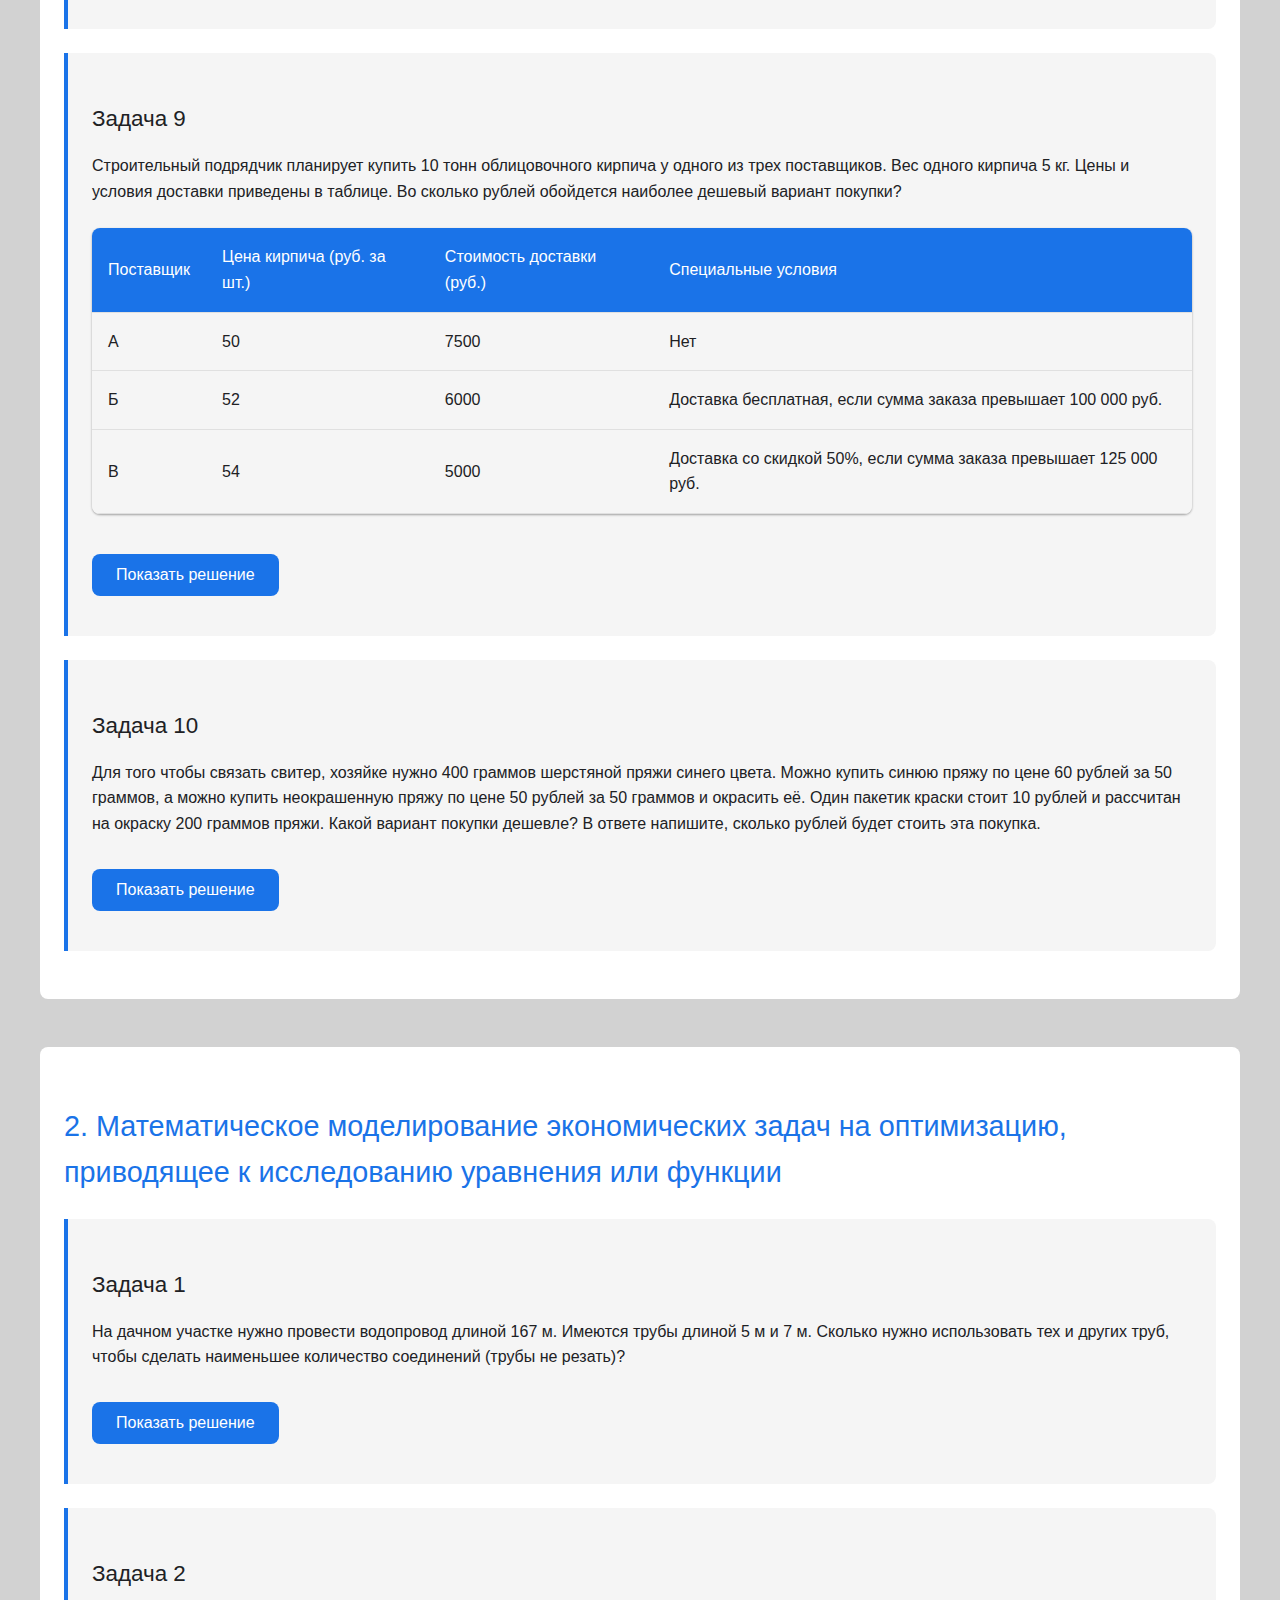
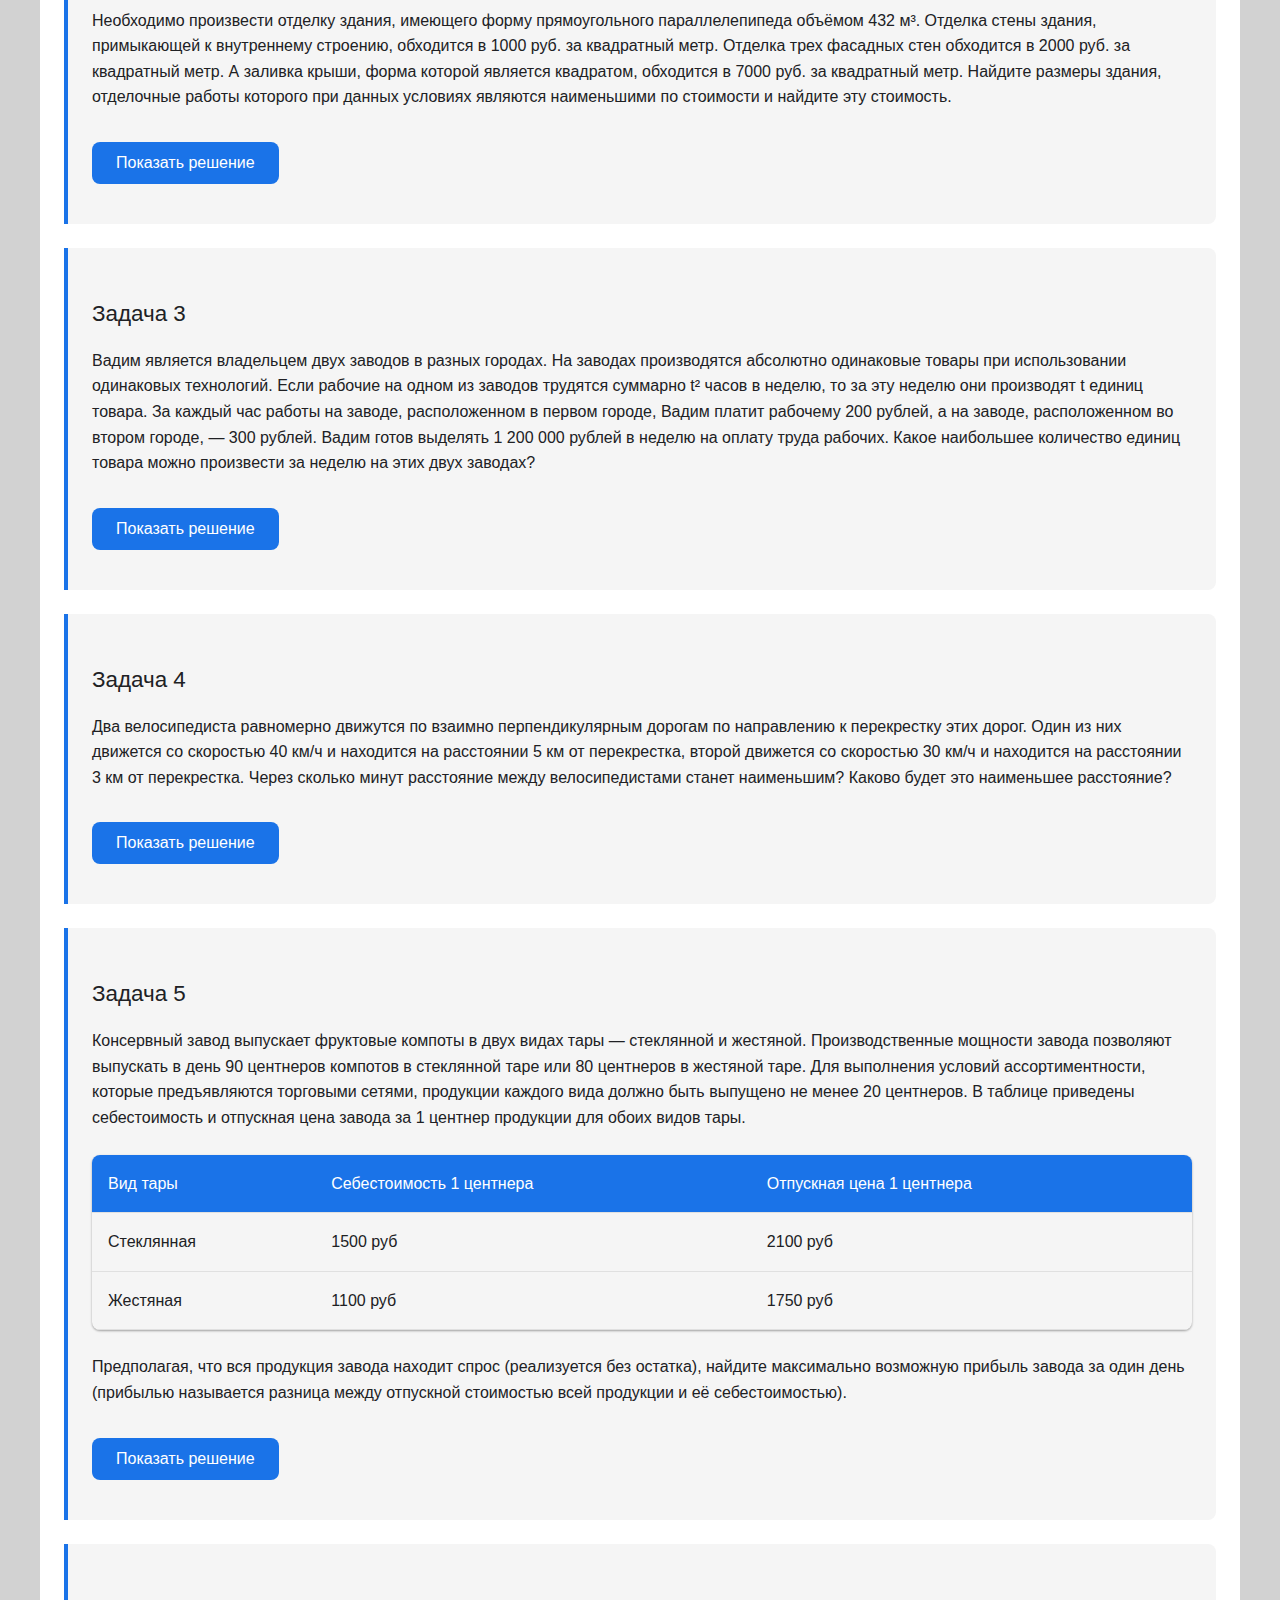
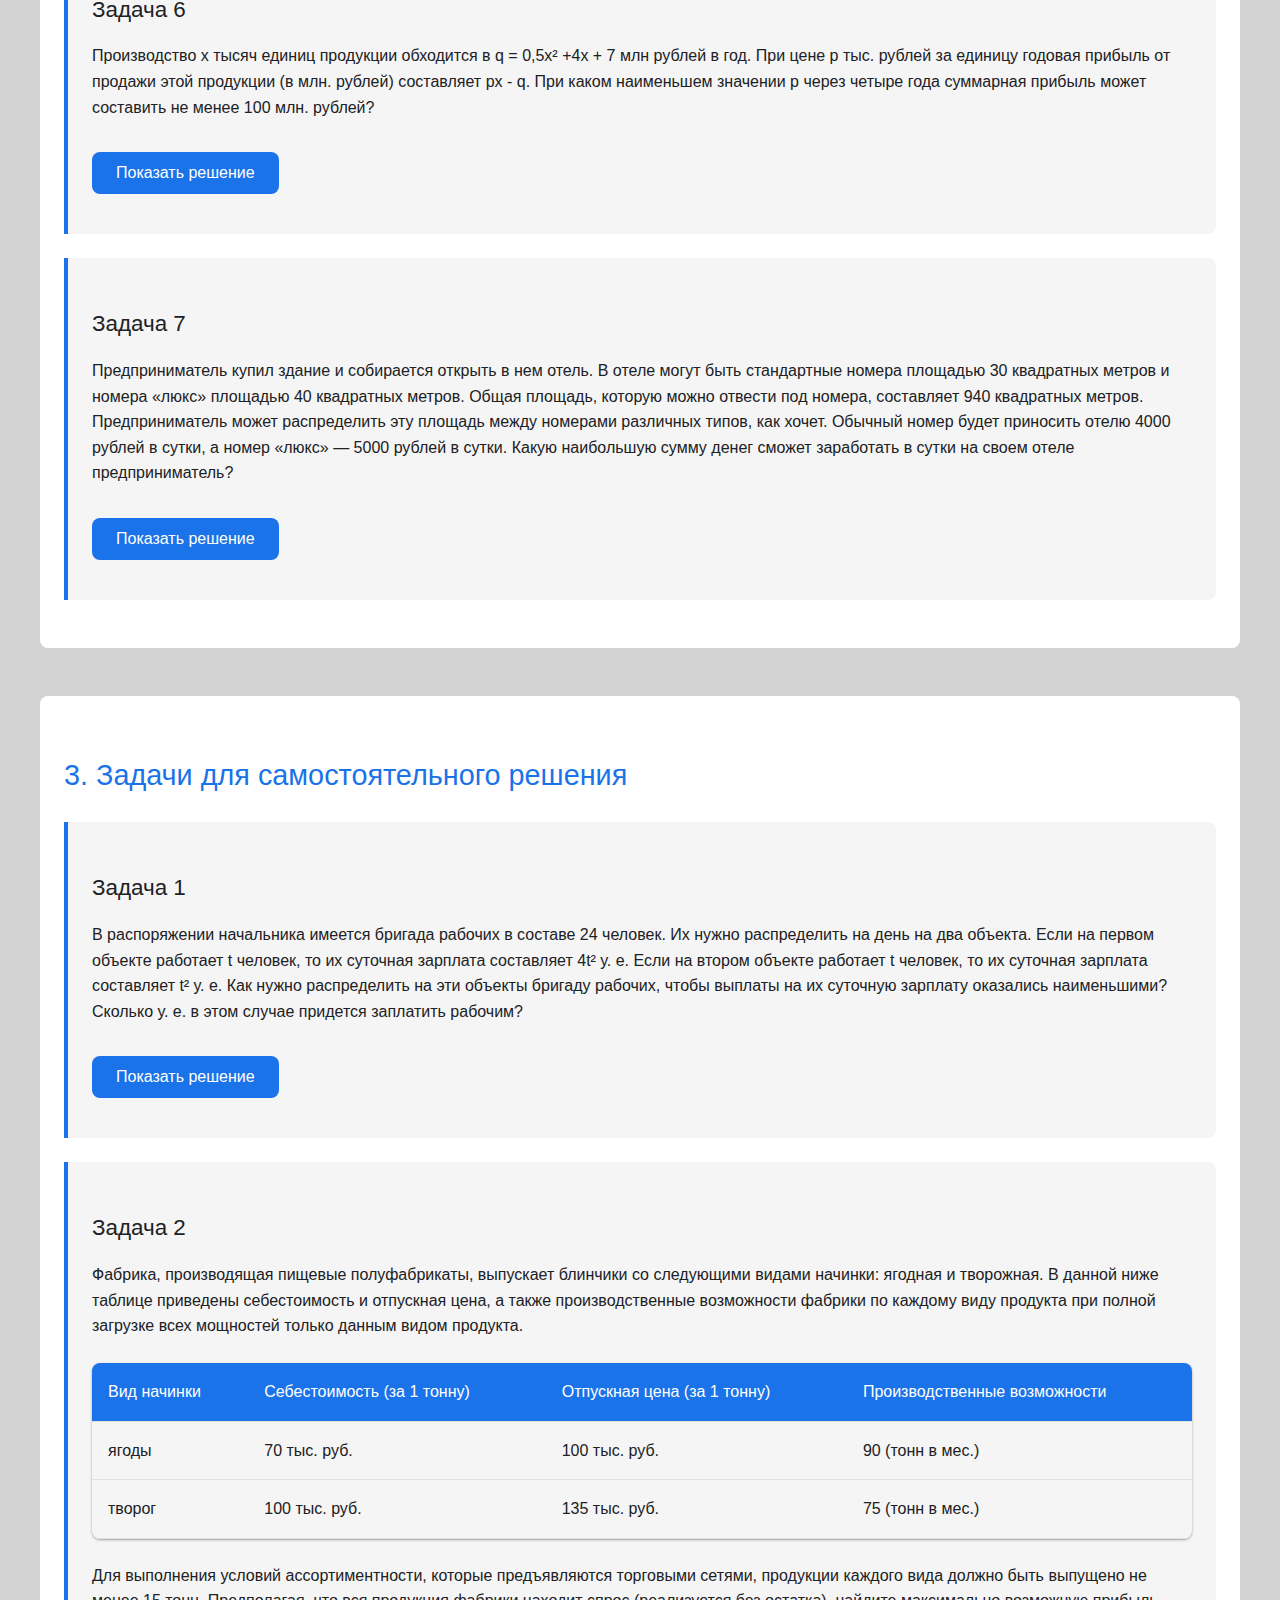
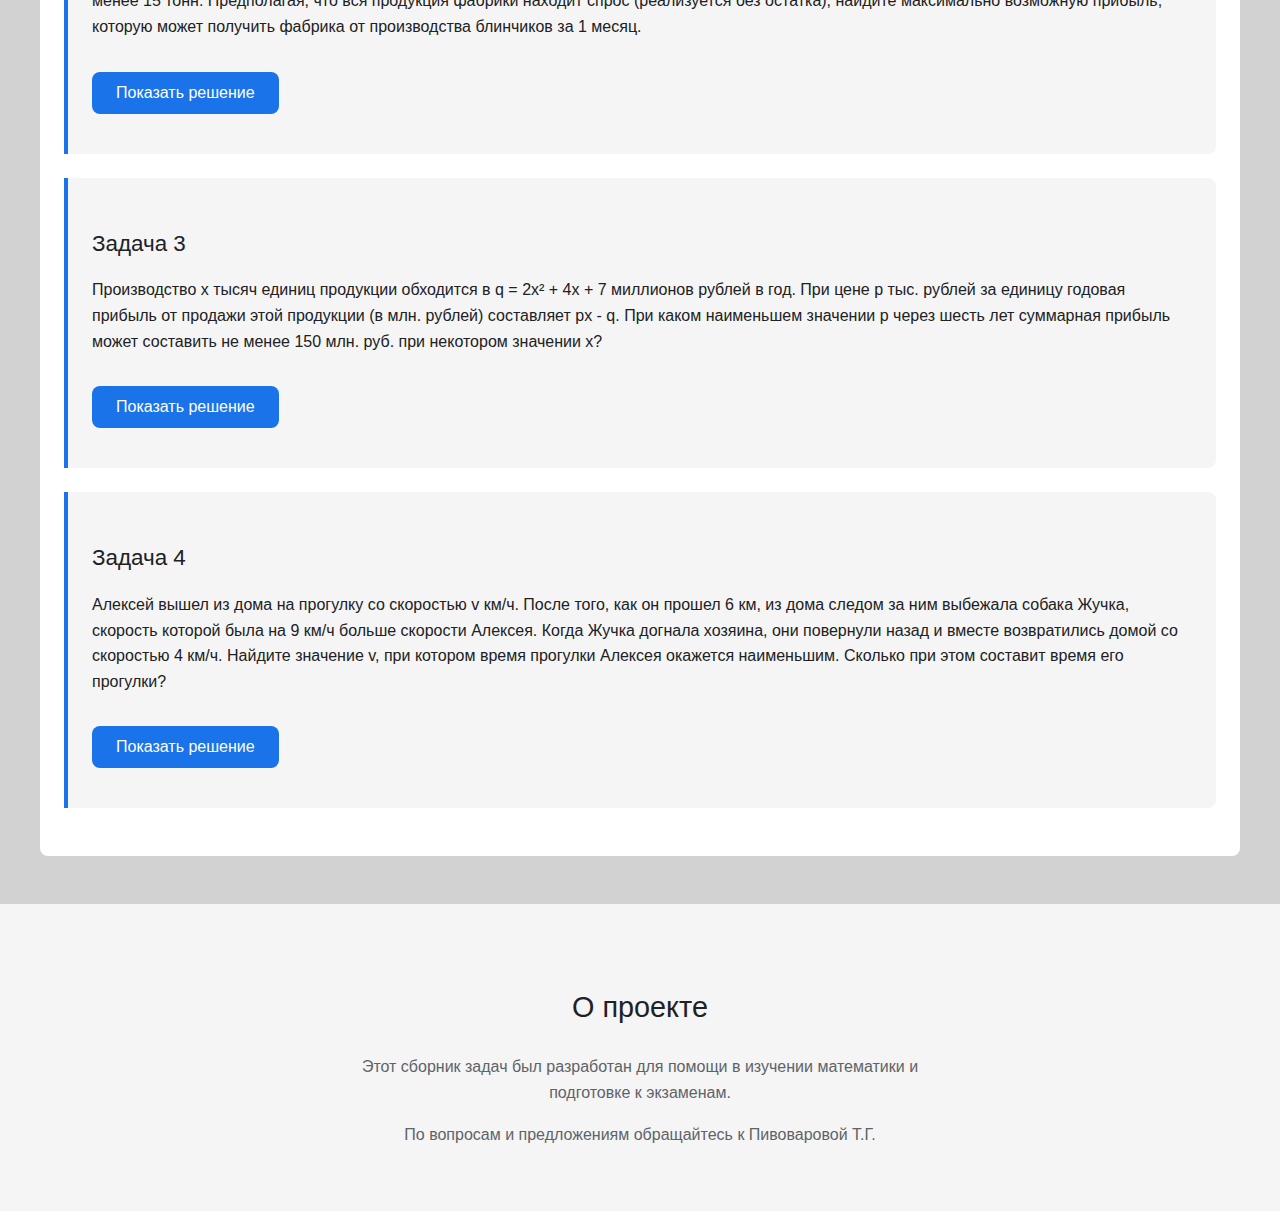
==== commit 6270d37d: "Update index.html" ====
--- a/index.html
+++ b/index.html
@@ -10,6 +10,7 @@
     <header>
         <nav>
             <ul>
+                <li><a href="faq.html">Методичка</a></li>
                 <li><a href="#intro">Введение</a></li>
                 <li><a href="#section1">1. Задачи на перебор вариантов</a></li>
                 <li><a href="#section2">2. Математическое моделирование</a></li>
